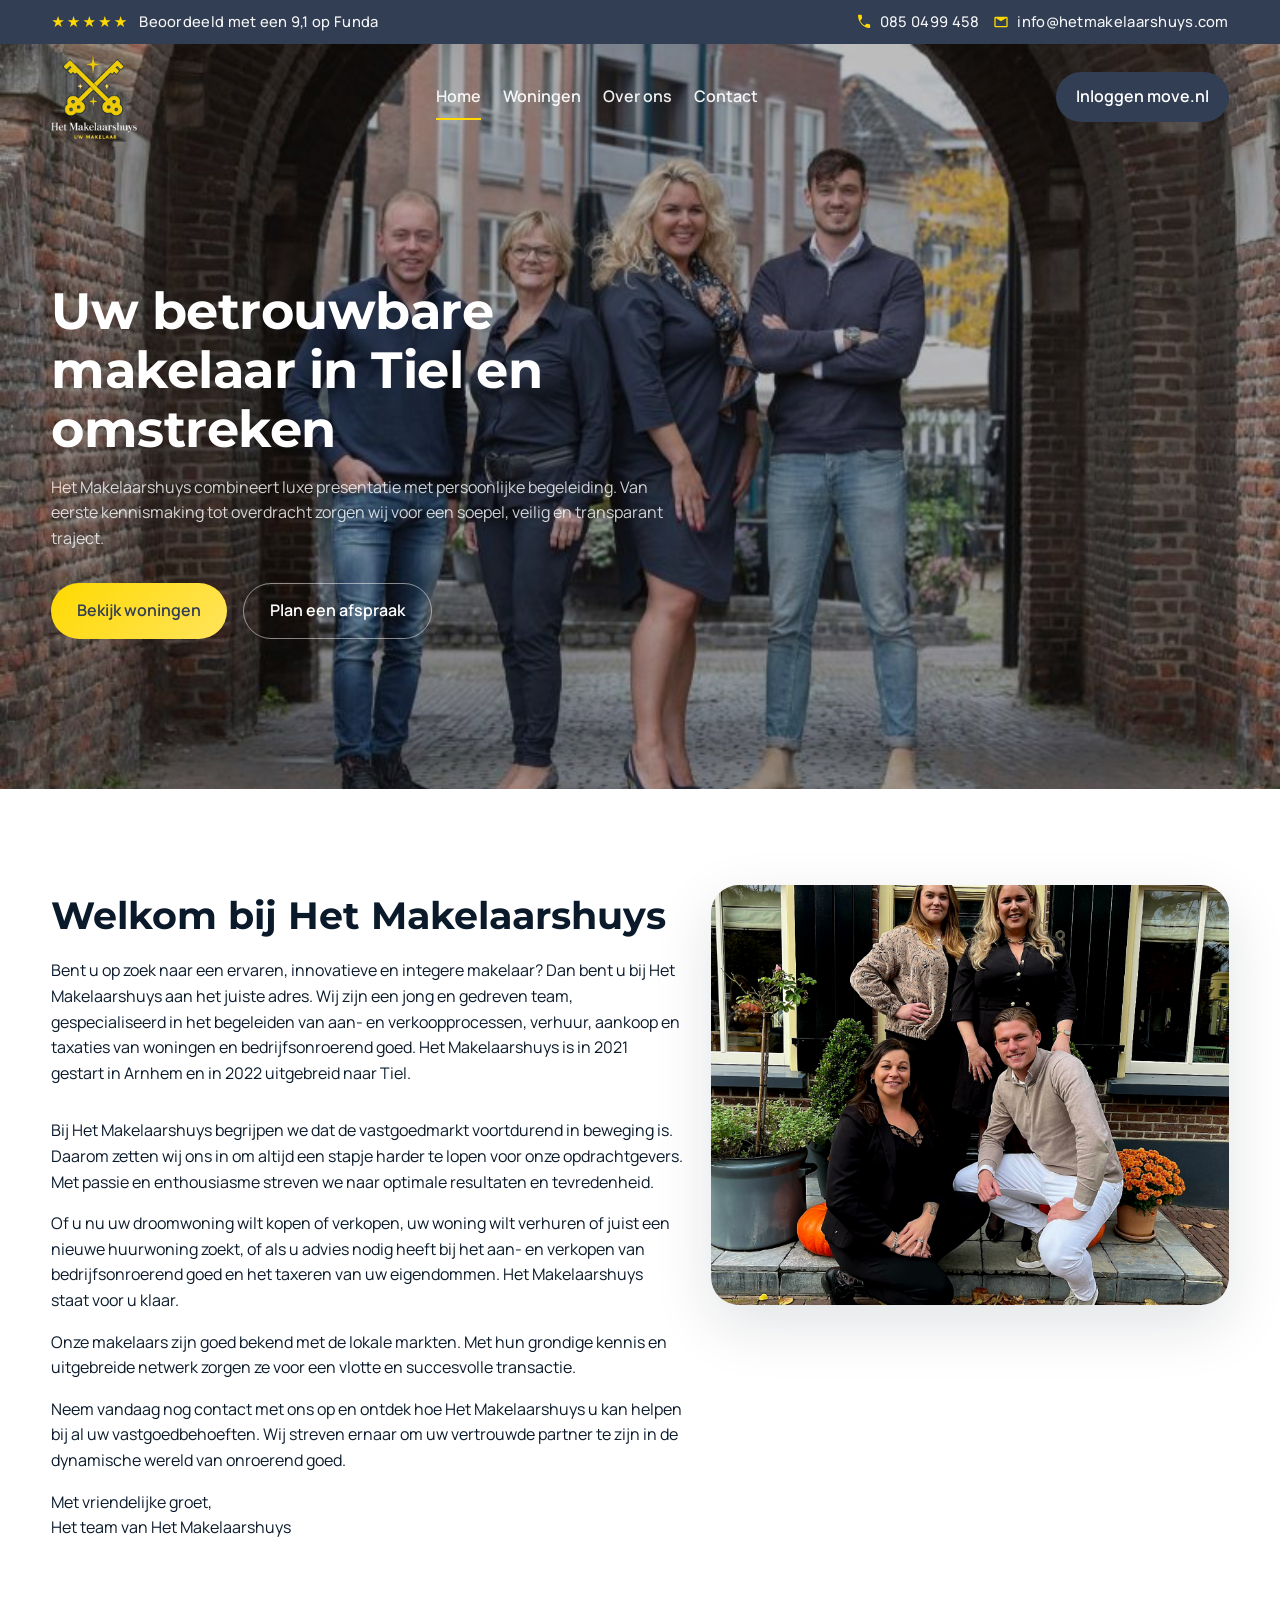
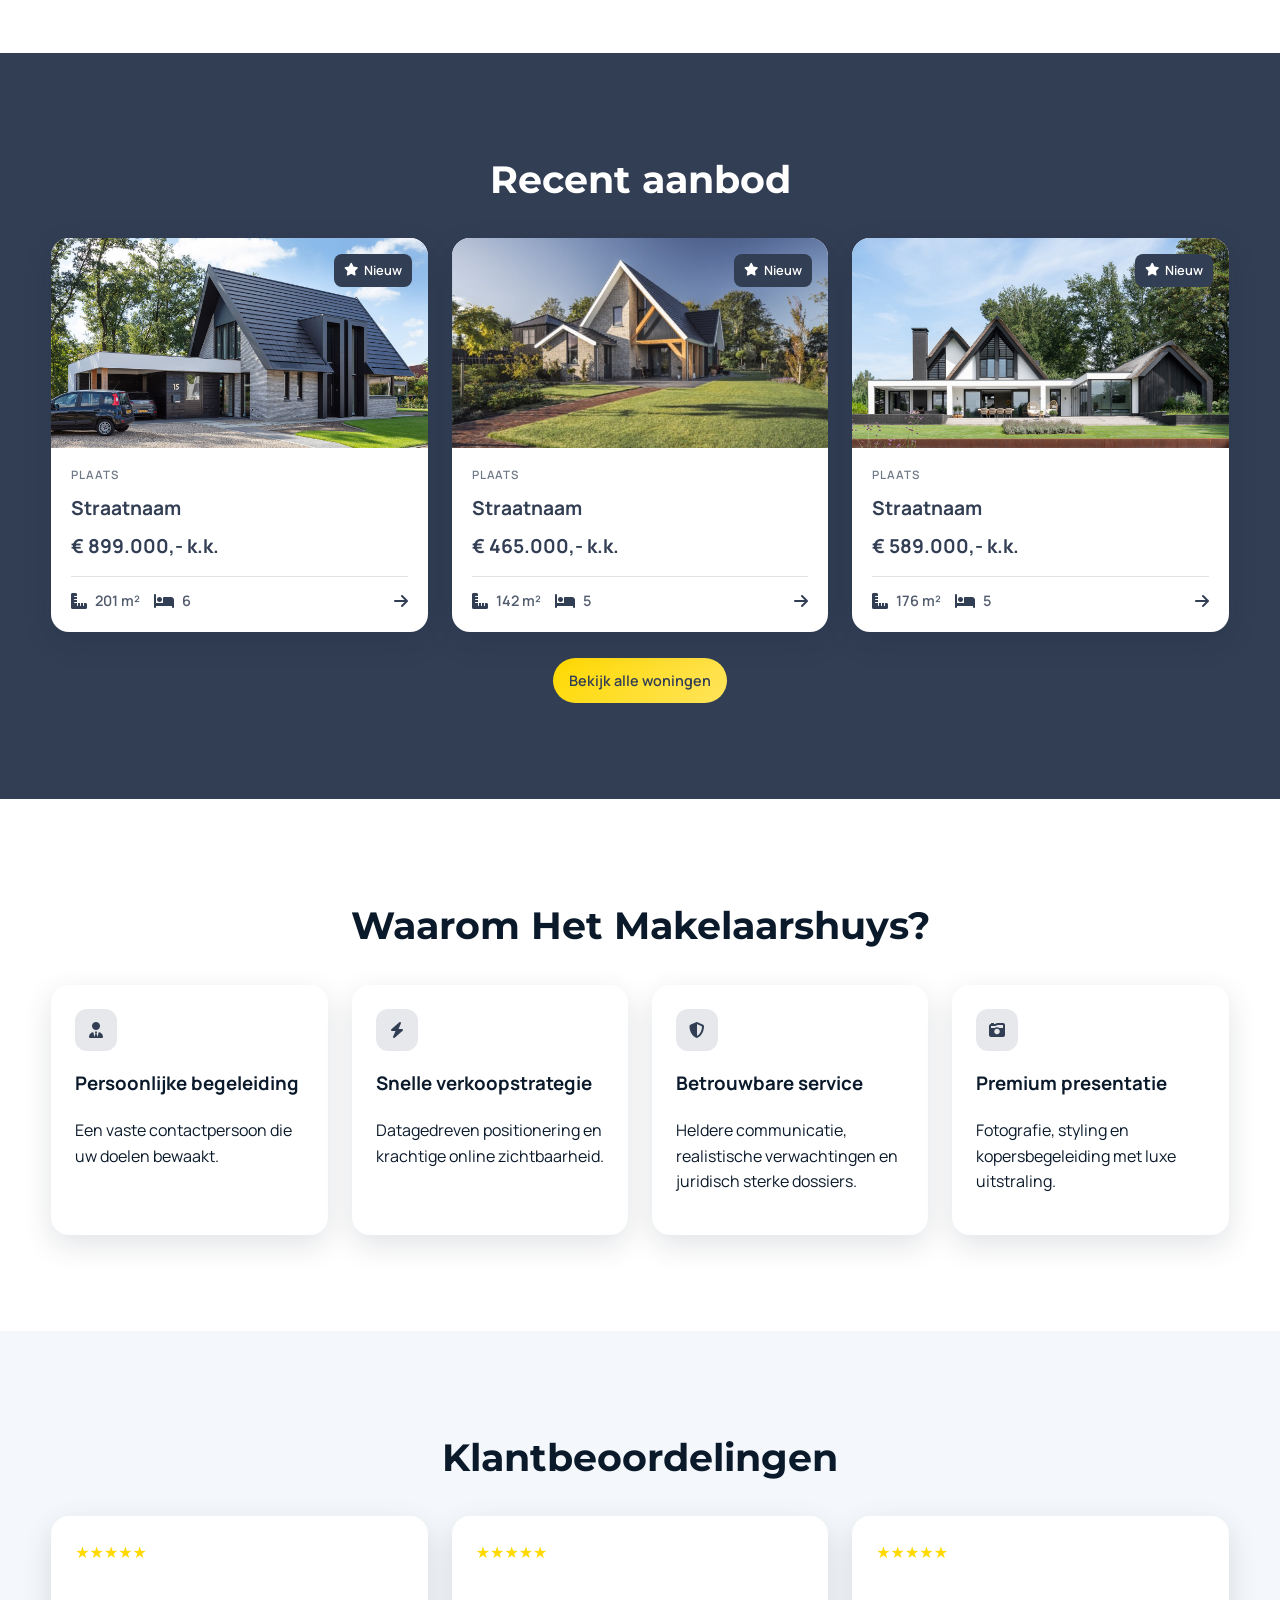
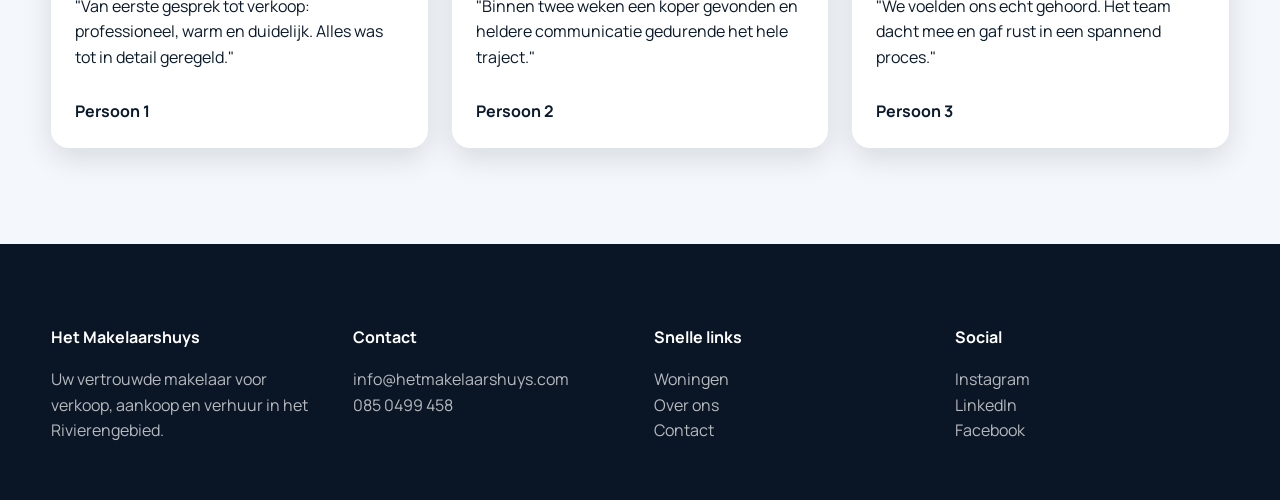
==== index.html @ 0aa87694 "Btn toegevoegd" ====
﻿<!doctype html>
<html lang="nl">
<head>
  <meta charset="utf-8" />
  <meta name="viewport" content="width=device-width, initial-scale=1" />
  <title>Het Makelaarshuys | Luxe en betrouwbare makelaardij</title>
  <meta
    name="description"
    content="Het Makelaarshuys begeleidt u persoonlijk bij aankoop, verkoop en verhuur. Ontdek woningen, plan bezichtigingen en maak direct een afspraak."
  />
  <meta name="theme-color" content="#0f2742" />
  <meta property="og:title" content="Het Makelaarshuys" />
  <meta
    property="og:description"
    content="Uw betrouwbare makelaar in Tiel en omstreken. Ontdek woningen en plan een afspraak."
  />
  <meta property="og:type" content="website" />
  <link rel="stylesheet" href="assets/css/styles.css" />
  <link rel="icon" type="image/png" href="assets/img/logo-dark-makelaarshuys.png" />
  <link
    rel="stylesheet"
    href="https://cdnjs.cloudflare.com/ajax/libs/font-awesome/6.5.2/css/all.min.css"
  />
</head>
<body>
  <div class="topbar">
    <div class="container topbar-inner">
      <div class="topbar-left">
        <span class="topbar-rating">
          <span class="stars" aria-hidden="true">&#9733;&#9733;&#9733;&#9733;&#9733;</span>
          <span>Beoordeeld met een 9,1 op Funda</span>
        </span>
      </div>
      <div class="topbar-right">
        <span class="topbar-item">
          <svg class="topbar-icon" viewBox="0 0 24 24" aria-hidden="true">
            <path d="M6.6 10.8c1.4 2.6 3.9 5.1 6.5 6.5l2.2-2.2c.3-.3.7-.4 1.1-.3 1.2.4 2.5.6 3.8.6.6 0 1 .4 1 1V20c0 .6-.4 1-1 1C11.4 21 3 12.6 3 2c0-.6.4-1 1-1h3.6c.6 0 1 .4 1 1 0 1.3.2 2.6.6 3.8.1.4 0 .8-.3 1.1l-2.3 2.9z" />
          </svg>
          <a class="topbar-link" href="tel:+31850499458">085 0499 458</a>
        </span>
        <span class="topbar-item">
          <svg class="topbar-icon" viewBox="0 0 24 24" aria-hidden="true">
            <path d="M4 4h16a2 2 0 0 1 2 2v12a2 2 0 0 1-2 2H4a2 2 0 0 1-2-2V6a2 2 0 0 1 2-2zm8 7L4 6v12h16V6l-8 5z" />
          </svg>
          <a class="topbar-link" href="mailto:info@hetmakelaarshuys.com">info@hetmakelaarshuys.com</a>
        </span>
      </div>
    </div>
  </div>

  <header class="navbar">
    <div class="container nav-inner">
      <a class="logo" href="index.html">
        <img class="logo-mark logo-light" src="assets/img/logo-makelaarshuys.png" alt="Het Makelaarshuys logo" />
        <img class="logo-mark logo-dark" src="assets/img/logo-dark-makelaarshuys.png" alt="Het Makelaarshuys logo" />
      </a>
      <nav class="nav-links">
        <a class="active" href="index.html">Home</a>
        <a href="woningen.html">Woningen</a>
        <a href="over-ons.html">Over ons</a>
        <a href="contact.html">Contact</a>
      </nav>
      <div class="nav-mobile-actions">
        <a class="nav-phone" href="tel:+31850499458" aria-label="Bel ons">
          <i class="fa-solid fa-phone"></i>
        </a>
        <button class="nav-toggle" aria-label="Menu" aria-expanded="false">
          <i class="fa-solid fa-bars"></i>
        </button>
      </div>
      <a class="nav-cta" href="https://move.nl" target="_blank" rel="noopener">Inloggen move.nl</a>
    </div>
    <div class="mobile-nav">
      <a href="index.html">Home</a>
      <a href="woningen.html">Woningen</a>
      <a href="over-ons.html">Over ons</a>
      <a href="contact.html">Contact</a>
      <a class="mobile-cta" href="https://move.nl" target="_blank" rel="noopener">Inloggen move.nl</a>
    </div>
  </header>

  <main>
    <section class="hero">
      <div class="container hero-grid">
        <div class="hero-content">
          <h1 class="hero-title">Uw betrouwbare makelaar in Tiel en omstreken</h1>
          <p class="hero-text">
            Het Makelaarshuys combineert luxe presentatie met persoonlijke begeleiding. Van eerste
            kennismaking tot overdracht zorgen wij voor een soepel, veilig en transparant traject.
          </p>
          <div class="hero-actions">
            <a class="btn primary" href="woningen.html">Bekijk woningen</a>
            <a class="btn outline" href="contact.html">Plan een afspraak</a>
          </div>
        </div>
      </div>
    </section>

    <section class="section" style="background: var(--white);">
      <div class="container about-intro">
        <div>
          <h2 class="section-title">Welkom bij Het Makelaarshuys</h2>
          <p class="section-subtitle">
            Bent u op zoek naar een ervaren, innovatieve en integere makelaar? Dan bent u bij Het
            Makelaarshuys aan het juiste adres. Wij zijn een jong en gedreven team, gespecialiseerd in
            het begeleiden van aan- en verkoopprocessen, verhuur, aankoop en taxaties van woningen en
            bedrijfsonroerend goed. Het Makelaarshuys is in 2021 gestart in Arnhem en in 2022 uitgebreid
            naar Tiel.
          </p>
          <p>
            Bij Het Makelaarshuys begrijpen we dat de vastgoedmarkt voortdurend in beweging is. Daarom
            zetten wij ons in om altijd een stapje harder te lopen voor onze opdrachtgevers. Met passie en
            enthousiasme streven we naar optimale resultaten en tevredenheid.
          </p>
          <p>
            Of u nu uw droomwoning wilt kopen of verkopen, uw woning wilt verhuren of juist een nieuwe
            huurwoning zoekt, of als u advies nodig heeft bij het aan- en verkopen van bedrijfsonroerend
            goed en het taxeren van uw eigendommen. Het Makelaarshuys staat voor u klaar.
          </p>
          <p>
            Onze makelaars zijn goed bekend met de lokale markten. Met hun grondige kennis en uitgebreide
            netwerk zorgen ze voor een vlotte en succesvolle transactie.
          </p>
          <p>
            Neem vandaag nog contact met ons op en ontdek hoe Het Makelaarshuys u kan helpen bij al uw
            vastgoedbehoeften. Wij streven ernaar om uw vertrouwde partner te zijn in de dynamische wereld
            van onroerend goed.
          </p>
          <p>Met vriendelijke groet,<br />Het team van Het Makelaarshuys</p>
        </div>
        <div class="about-photo" role="img" aria-label="Team Het Makelaarshuys"></div>
      </div>
    </section>

    <section class="section recent-section">
      <div class="container">
        <h2 class="section-title spaced" style="text-align: center;">Recent aanbod</h2>
        <div class="card-grid recent-grid reveal">
          <a class="property-link" href="woning.html">
            <article class="property-card modern">
              <div class="property-media" style="background-image: url(assets/img/woning1.jpg);">
                <span class="property-badge"><i class="fa-solid fa-star"></i>Nieuw</span>
              </div>
              <div class="property-body modern">
                <span class="property-location">PLAATS</span>
                <h3 class="property-title">Straatnaam</h3>
                <span class="property-price">&euro; 899.000,- k.k.</span>
                <div class="property-divider"></div>
                <div class="property-features">
                  <span class="feature-item"><i class="fa-solid fa-ruler-combined"></i>201 m&sup2;</span>
                  <span class="feature-item"><i class="fa-solid fa-bed"></i>6</span>
                  <span class="feature-arrow" aria-hidden="true"><i class="fa-solid fa-arrow-right"></i></span>
                </div>
              </div>
            </article>
          </a>

          <a class="property-link" href="woning.html">
            <article class="property-card modern">
              <div class="property-media" style="background-image: url(assets/img/woning2.jpg);">
                <span class="property-badge"><i class="fa-solid fa-star"></i>Nieuw</span>
              </div>
              <div class="property-body modern">
                <span class="property-location">PLAATS</span>
                <h3 class="property-title">Straatnaam</h3>
                <span class="property-price">&euro; 465.000,- k.k.</span>
                <div class="property-divider"></div>
                <div class="property-features">
                  <span class="feature-item"><i class="fa-solid fa-ruler-combined"></i>142 m&sup2;</span>
                  <span class="feature-item"><i class="fa-solid fa-bed"></i>5</span>
                  <span class="feature-arrow" aria-hidden="true"><i class="fa-solid fa-arrow-right"></i></span>
                </div>
              </div>
            </article>
          </a>

          <a class="property-link" href="woning.html">
            <article class="property-card modern">
              <div class="property-media" style="background-image: url(assets/img/woning3.jpg);">
                <span class="property-badge"><i class="fa-solid fa-star"></i>Nieuw</span>
              </div>
              <div class="property-body modern">
                <span class="property-location">PLAATS</span>
                <h3 class="property-title">Straatnaam</h3>
                <span class="property-price">&euro; 589.000,- k.k.</span>
                <div class="property-divider"></div>
                <div class="property-features">
                  <span class="feature-item"><i class="fa-solid fa-ruler-combined"></i>176 m&sup2;</span>
                  <span class="feature-item"><i class="fa-solid fa-bed"></i>5</span>
                  <span class="feature-arrow" aria-hidden="true"><i class="fa-solid fa-arrow-right"></i></span>
                </div>
              </div>
            </article>
          </a>
        </div>
        <div class="recent-all-wrap">
          <a class="btn primary recent-all-btn" href="woningen.html">Bekijk alle woningen</a>
        </div>
      </div>
    </section>

    <section class="section" style="background: var(--white);">
      <div class="container">
        <h2 class="section-title spaced" style="text-align: center;">Waarom Het Makelaarshuys?</h2>
        <div class="usp-grid modern-usp reveal">
          <div class="usp-card modern fa-usp">
            <div class="usp-icon-badge" aria-hidden="true"><i class="fa-solid fa-user-tie"></i></div>
            <h3>Persoonlijke begeleiding</h3>
            <p>Een vaste contactpersoon die uw doelen bewaakt.</p>
          </div>
          <div class="usp-card modern fa-usp">
            <div class="usp-icon-badge" aria-hidden="true"><i class="fa-solid fa-bolt"></i></div>
            <h3>Snelle verkoopstrategie</h3>
            <p>Datagedreven positionering en krachtige online zichtbaarheid.</p>
          </div>
          <div class="usp-card modern fa-usp">
            <div class="usp-icon-badge" aria-hidden="true"><i class="fa-solid fa-shield-halved"></i></div>
            <h3>Betrouwbare service</h3>
            <p>Heldere communicatie, realistische verwachtingen en juridisch sterke dossiers.</p>
          </div>
          <div class="usp-card modern fa-usp">
            <div class="usp-icon-badge" aria-hidden="true"><i class="fa-solid fa-camera-retro"></i></div>
            <h3>Premium presentatie</h3>
            <p>Fotografie, styling en kopersbegeleiding met luxe uitstraling.</p>
          </div>
        </div>
      </div>
    </section>

    <section class="section">
      <div class="container">
        <h2 class="section-title spaced" style="text-align: center;">Klantbeoordelingen</h2>
        <div class="testimonials reveal">
          <div class="testimonial-card">
            <span>&#9733;&#9733;&#9733;&#9733;&#9733;</span>
            <p>"Van eerste gesprek tot verkoop: professioneel, warm en duidelijk. Alles was tot in detail geregeld."</p>
            <strong>Persoon 1</strong>
          </div>
          <div class="testimonial-card">
            <span>&#9733;&#9733;&#9733;&#9733;&#9733;</span>
            <p>"Binnen twee weken een koper gevonden en heldere communicatie gedurende het hele traject."</p>
            <strong>Persoon 2</strong>
          </div>
          <div class="testimonial-card">
            <span>&#9733;&#9733;&#9733;&#9733;&#9733;</span>
            <p>"We voelden ons echt gehoord. Het team dacht mee en gaf rust in een spannend proces."</p>
            <strong>Persoon 3</strong>
          </div>
        </div>
      </div>
    </section>
  </main>

  <footer class="footer">
    <div class="container footer-grid">
      <div>
        <h4>Het Makelaarshuys</h4>
        <p>Uw vertrouwde makelaar voor verkoop, aankoop en verhuur in het Rivierengebied.</p>
      </div>
      <div>
        <h4>Contact</h4>
        <p>
          <a href="mailto:info@hetmakelaarshuys.com">info@hetmakelaarshuys.com</a><br />
          <a href="tel:+31850499458">085 0499 458</a>
        </p>
        <p></p>
      </div>
      <div>
        <h4>Snelle links</h4>
        <a href="woningen.html">Woningen</a><br />
        <a href="over-ons.html">Over ons</a><br />
        <a href="contact.html">Contact</a>
      </div>
      <div>
        <h4>Social</h4>
        <a href="#">Instagram</a><br />
        <a href="#">LinkedIn</a><br />
        <a href="#">Facebook</a>
      </div>
    </div>
  </footer>

  <script src="assets/js/main.js"></script>
</body>
</html>
---- assets/css/styles.css ----
@import url("https://fonts.googleapis.com/css2?family=Montserrat:wght@400;500;600;700&family=Manrope:wght@300;400;500;600;700&display=swap");

:root {
  --topbar-h: 44px;
  --ink: #0b1a2b;
  --navy: #323e54;
  --blue: #323e54;
  --mist: #f4f7fb;
  --gold: #ffd900;
  --white: #ffffff;
  --shadow: 0 20px 60px rgba(12, 24, 44, 0.12);
  --soft-shadow: 0 10px 30px rgba(12, 24, 44, 0.12);
  --radius: 18px;
  --radius-lg: 28px;
  --grid-gap: 24px;
  --max: 1320px;
  --accent-gradient: linear-gradient(135deg, #ffd900 0%, #ffe45c 100%);
}

* {
  box-sizing: border-box;
}

html {
  scroll-behavior: smooth;
}

body {
  margin: 0;
  padding-top: var(--topbar-h);
  font-family: "Manrope", system-ui, -apple-system, sans-serif;
  color: var(--ink);
  background: var(--mist);
  line-height: 1.6;
}

img {
  display: block;
  max-width: 100%;
}

a {
  color: inherit;
  text-decoration: none;
}

.container {
  width: min(92vw, var(--max));
  margin: 0 auto;
}

.section {
  padding: 96px 0;
}

.section.tight {
  padding: 64px 0;
}

.section-title {
  margin: 0 0 12px;
  font-family: "Montserrat", serif;
  font-size: clamp(2rem, 3vw, 2.6rem);
}

.section-title.spaced {
  margin-bottom: 28px;
}

.section-subtitle {
  max-width: 720px;
  margin: 0 0 32px;
  color: var(--ink);
}

.badge {
  display: inline-flex;
  align-items: center;
  gap: 10px;
  padding: 8px 16px;
  border-radius: 999px;
  background: rgba(199, 163, 92, 0.12);
  color: var(--gold);
  font-size: 0.85rem;
  font-weight: 600;
  letter-spacing: 0.04em;
  text-transform: uppercase;
}

.topbar {
  position: fixed;
  top: 0;
  left: 0;
  right: 0;
  z-index: 30;
  height: var(--topbar-h);
  background: #323e54;
  color: rgba(255, 255, 255, 0.95);
  font-size: 0.92rem;
  letter-spacing: 0.02em;
}

.topbar-inner {
  display: flex;
  align-items: center;
  justify-content: space-between;
  gap: 16px;
  flex-wrap: wrap;
  height: var(--topbar-h);
}

.topbar-left,
.topbar-right {
  display: flex;
  align-items: center;
  gap: 14px;
}

.topbar-rating {
  display: inline-flex;
  align-items: center;
  gap: 10px;
  font-weight: 500;
}

.stars {
  color: var(--gold);
  letter-spacing: 2px;
  font-size: 0.95rem;
}

.topbar-item {
  display: inline-flex;
  align-items: center;
  gap: 8px;
  font-weight: 500;
}

.topbar-icon {
  width: 16px;
  height: 16px;
  fill: var(--gold);
}

.topbar-link {
  color: inherit;
  font-weight: inherit;
}

.topbar-link:hover {
  color: var(--gold);
}

.navbar {
  position: fixed;
  top: var(--topbar-h);
  left: 0;
  right: 0;
  z-index: 20;
  width: 100%;
  border-bottom: 1px solid transparent;
  background: transparent;
  box-shadow: none;
  transition: background 0.3s ease, border-color 0.3s ease, box-shadow 0.3s ease;
}

.navbar.scrolled {
  border-bottom: 1px solid rgba(15, 39, 66, 0.08);
  background: #ffffff;
  box-shadow: 0 10px 30px rgba(12, 24, 44, 0.08);
}

.nav-inner {
  display: flex;
  align-items: center;
  justify-content: space-between;
  padding: 10px 0;
}

.logo {
  display: flex;
  align-items: center;
  gap: 12px;
  font-family: "Montserrat", serif;
  font-size: 1.4rem;
  font-weight: 600;
  color: var(--navy);
}

.logo-mark {
  width: 86px;
  height: 86px;
  object-fit: contain;
}

.logo-dark {
  display: none;
}

.navbar.scrolled .logo-light {
  display: none;
}

.navbar.scrolled .logo-dark {
  display: block;
}

.menu-open .navbar {
  border-bottom: 1px solid rgba(50, 62, 84, 0.12);
  background: #ffffff;
  box-shadow: 0 10px 30px rgba(12, 24, 44, 0.08);
}

.menu-open .logo-light {
  display: none;
}

.menu-open .logo-dark {
  display: block;
}

.menu-open .nav-toggle {
  color: #323e54;
  border-color: rgba(50, 62, 84, 0.2);
  background: rgba(255, 255, 255, 0.9);
  box-shadow: 0 10px 25px rgba(10, 22, 38, 0.14);
}

.menu-open .nav-phone {
  color: #323e54;
  border-color: rgba(50, 62, 84, 0.2);
  background: rgba(255, 255, 255, 0.9);
  box-shadow: 0 10px 25px rgba(10, 22, 38, 0.14);
}

.nav-links {
  display: flex;
  gap: 22px;
  color: rgba(255, 255, 255, 0.92);
  font-weight: 600;
}

.navbar.scrolled .nav-links {
  color: #323e54;
}

.nav-links a {
  position: relative;
  padding: 6px 0;
}

.nav-links a::after {
  content: "";
  position: absolute;
  left: 0;
  bottom: -4px;
  width: 0;
  height: 2px;
  background: var(--gold);
  transition: width 0.3s ease;
}

.nav-links a:hover::after,
.nav-links a.active::after {
  width: 100%;
}

.nav-cta {
  display: inline-flex;
  padding: 12px 20px;
  border-radius: 999px;
  background: var(--navy);
  color: var(--white);
  font-weight: 600;
  transition: transform 0.3s ease, box-shadow 0.3s ease;
}

.nav-cta:hover {
  transform: translateY(-2px);
  box-shadow: var(--soft-shadow);
}

.nav-mobile-actions {
  display: none;
  align-items: center;
  gap: 10px;
}

.nav-phone {
  display: none;
  align-items: center;
  justify-content: center;
  width: 50px;
  height: 50px;
  border: 1px solid rgba(255, 255, 255, 0.28);
  border-radius: 14px;
  background: rgba(8, 20, 35, 0.2);
  color: #ffffff;
  box-shadow: 0 10px 25px rgba(10, 22, 38, 0.2);
  transition: transform 0.25s ease, background 0.25s ease, border-color 0.25s ease;
}

.nav-phone:hover {
  transform: translateY(-1px);
  border-color: rgba(255, 217, 0, 0.6);
  background: rgba(8, 20, 35, 0.32);
}

.nav-phone:focus-visible {
  outline: 2px solid rgba(255, 217, 0, 0.85);
  outline-offset: 2px;
}

.nav-phone i {
  font-size: 1.05rem;
}

.nav-toggle {
  display: none;
  align-items: center;
  justify-content: center;
  width: 50px;
  height: 50px;
  border: 1px solid rgba(255, 255, 255, 0.28);
  border-radius: 14px;
  background: rgba(8, 20, 35, 0.2);
  color: #ffffff;
  box-shadow: 0 10px 25px rgba(10, 22, 38, 0.2);
  cursor: pointer;
  transition: transform 0.25s ease, background 0.25s ease, border-color 0.25s ease;
}

.nav-toggle:hover {
  transform: translateY(-1px);
  border-color: rgba(255, 217, 0, 0.6);
  background: rgba(8, 20, 35, 0.32);
}

.nav-toggle:focus-visible {
  outline: 2px solid rgba(255, 217, 0, 0.85);
  outline-offset: 2px;
}

.nav-toggle i {
  font-size: 1.35rem;
  transition: transform 0.25s ease;
}

.nav-toggle[aria-expanded="true"] i {
  transform: rotate(90deg);
}

.mobile-nav {
  position: fixed;
  display: flex;
  top: var(--mobile-nav-top, calc(var(--topbar-h) + 72px));
  left: 0;
  right: 0;
  z-index: 19;
  width: 100%;
  flex-direction: column;
  gap: 10px;
  padding: 14px 16px 18px;
  border-bottom: 1px solid rgba(50, 62, 84, 0.12);
  border-radius: 0;
  background: #ffffff;
  box-shadow: none;
  opacity: 0;
  visibility: hidden;
  pointer-events: none;
  transform: translateY(-10px);
  transition: opacity 0.26s ease, transform 0.26s ease, visibility 0s linear 0.26s;
}

.mobile-nav a {
  display: flex;
  align-items: center;
  justify-content: space-between;
  gap: 12px;
  min-height: 46px;
  padding: 12px 14px;
  border: 1px solid transparent;
  border-radius: 12px;
  color: #223247;
  font-size: 0.98rem;
  font-weight: 600;
  letter-spacing: 0.01em;
  transition: background 0.2s ease, border-color 0.2s ease, transform 0.2s ease;
}

.mobile-nav a:hover,
.mobile-nav a.active {
  border-color: rgba(50, 62, 84, 0.15);
  background: rgba(50, 62, 84, 0.08);
}

.mobile-nav.is-open {
  display: flex;
  opacity: 1;
  visibility: visible;
  pointer-events: auto;
  transform: translateY(0);
  transition: opacity 0.26s ease, transform 0.26s ease;
}

.mobile-cta {
  justify-content: center !important;
  border-color: rgba(50, 62, 84, 0.35) !important;
  background: linear-gradient(135deg, #323e54, #44526d) !important;
  margin-top: 6px;
  color: #fff !important;
}


.mobile-nav-backdrop {
  position: fixed;
  top: var(--mobile-nav-top, calc(var(--topbar-h) + 72px));
  left: 0;
  right: 0;
  bottom: 0;
  z-index: 18;
  border: 0;
  background: rgba(10, 22, 38, 0.16);
  opacity: 0;
  pointer-events: none;
  transition: opacity 0.25s ease;
}

.mobile-nav-backdrop.is-visible {
  opacity: 1;
  pointer-events: auto;
}

body.menu-open {
  overflow: hidden;
}

.solid-nav .navbar {
  border-bottom: 1px solid rgba(50, 62, 84, 0.12);
  background: #ffffff;
  box-shadow: 0 10px 30px rgba(12, 24, 44, 0.08);
}

.solid-nav .nav-links {
  color: #323e54;
}

.solid-nav .logo-light {
  display: none;
}

.solid-nav .logo-dark {
  display: block;
}

.solid-nav main {
  padding-top: 90px;
}

.solid-nav .nav-toggle {
  color: #323e54;
  border-color: rgba(50, 62, 84, 0.2);
  background: rgba(255, 255, 255, 0.78);
  box-shadow: 0 10px 25px rgba(10, 22, 38, 0.14);
}

.solid-nav .nav-phone {
  color: #323e54;
  border-color: rgba(50, 62, 84, 0.2);
  background: rgba(255, 255, 255, 0.78);
  box-shadow: 0 10px 25px rgba(10, 22, 38, 0.14);
}

.hero {
  position: relative;
  overflow: hidden;
  padding: 220px 0 150px;
  background: url("../img/hero-makelaarshuys.jpg") top center / cover no-repeat;
  color: var(--white);
  isolation: isolate;
}

.hero::before {
  content: "";
  position: absolute;
  inset: 0;
  z-index: 0;
  background: rgba(0, 0, 0, 0.25);
  pointer-events: none;
}

.hero .container,
.hero-grid {
  position: relative;
  z-index: 1;
}

.hero-grid {
  display: grid;
  grid-template-columns: repeat(auto-fit, minmax(260px, 1fr));
  gap: 48px;
  align-items: center;
}

.hero-content {
  max-width: 640px;
}

.hero-title {
  margin: 18px 0 16px;
  font-family: "Montserrat", serif;
  font-size: clamp(2.8rem, 4vw, 3.8rem);
  line-height: 1.15;
  letter-spacing: -0.01em;
}

.hero-text {
  margin: 0 0 32px;
  color: rgba(255, 255, 255, 0.8);
}

.hero-actions {
  display: flex;
  flex-wrap: wrap;
  gap: 16px;
}

.btn {
  display: inline-flex;
  align-items: center;
  gap: 8px;
  padding: 14px 26px;
  border-radius: 999px;
  font-weight: 600;
  transition: transform 0.3s ease, box-shadow 0.3s ease;
}

.btn.primary {
  background: var(--accent-gradient);
  color: var(--navy);
}

.btn.outline {
  border: 1px solid rgba(255, 255, 255, 0.5);
  color: var(--white);
}

.btn:hover {
  transform: translateY(-2px);
  box-shadow: var(--soft-shadow);
}

.page-hero {
  padding: 80px 0 40px;
  background: var(--white);
}

.about-intro {
  display: grid;
  grid-template-columns: minmax(0, 1.1fr) minmax(320px, 0.9fr);
  gap: 28px;
  align-items: start;
}

.about-photo {
  width: 100%;
  min-height: 420px;
  border-radius: var(--radius-lg);
  background: url("../img/over-ons-makelaarshuys.jpg") center / cover no-repeat;
  box-shadow: var(--shadow);
}

.card-grid {
  display: grid;
  grid-template-columns: repeat(auto-fit, minmax(260px, 1fr));
  gap: var(--grid-gap);
}

.recent-grid {
  grid-template-columns: repeat(auto-fit, minmax(260px, 1fr));
}

.property-link {
  color: inherit;
  text-decoration: none;
}

.property-card {
  display: flex;
  flex-direction: column;
  overflow: hidden;
  border-radius: var(--radius);
  background: var(--white);
  box-shadow: var(--soft-shadow);
  transition: transform 0.3s ease, box-shadow 0.3s ease;
}

.property-card:hover {
  transform: translateY(-6px);
  box-shadow: var(--shadow);
}

.property-card.modern {
  border-radius: 18px;
}

.property-card.modern:hover {
  transform: translateY(-4px);
}

.property-media {
  position: relative;
  display: flex;
  align-items: flex-start;
  justify-content: flex-end;
  height: 210px;
  padding: 16px;
  background: linear-gradient(135deg, #e6edf6 0%, #c7d5e7 50%, #98b0c8 100%);
  background-position: center;
  background-size: cover;
  color: var(--white);
  font-weight: 600;
}

.property-body {
  display: grid;
  gap: 10px;
  padding: 20px;
}

.property-body.modern {
  gap: 8px;
  padding: 18px 20px 20px;
}

.property-location {
  color: rgba(50, 62, 84, 0.7);
  font-size: 0.72rem;
  font-weight: 600;
  letter-spacing: 0.08em;
  text-transform: uppercase;
}

.property-title {
  margin: 0;
  color: #323e54;
  font-size: 1.2rem;
}

.property-price {
  color: var(--navy);
  font-size: 1.2rem;
  font-weight: 700;
}

.property-meta {
  display: flex;
  flex-wrap: wrap;
  gap: 12px;
  color: rgba(11, 26, 43, 0.7);
  font-size: 0.9rem;
}

.property-cta {
  display: inline-flex;
  align-items: center;
  gap: 6px;
  margin-top: 8px;
  color: var(--blue);
  font-weight: 600;
}

.property-badge {
  display: inline-flex;
  align-items: center;
  gap: 6px;
  padding: 6px 10px;
  border-radius: 8px;
  background: var(--navy);
  color: #fff;
  font-size: 0.8rem;
  font-weight: 600;
}

.property-badge i {
  font-size: 0.8rem;
}

.property-divider {
  height: 1px;
  margin: 6px 0 4px;
  background: rgba(50, 62, 84, 0.15);
}

.property-features {
  display: flex;
  align-items: center;
  gap: 14px;
  color: rgba(50, 62, 84, 0.85);
  font-weight: 600;
}

.feature-item {
  display: inline-flex;
  align-items: center;
  gap: 8px;
  padding: 0;
  border: none;
  background: transparent;
  font-size: 0.9rem;
}

.property-features i.fa-regular,
.property-features i.fa-solid {
  color: #323e54;
  font-size: 1rem;
}

.feature-arrow {
  display: inline-flex;
  align-items: center;
  justify-content: center;
  margin-left: auto;
  color: #323e54;
}

.feature-arrow i {
  font-size: 0.9rem;
}

.recent-all-btn {
  display: inline-flex;
  justify-content: center;
  padding: 11px 16px;
  font-size: 0.9rem;
}

.recent-all-wrap {
  margin-top: 26px;
  text-align: center;
}

.feature-list {
  display: grid;
  grid-template-columns: repeat(auto-fit, minmax(140px, 1fr));
  gap: 12px;
}

.filters-bar {
  display: flex;
  flex-wrap: wrap;
  gap: 12px;
  margin-bottom: 24px;
}

.filters-bar input,
.filters-bar select {
  padding: 10px 12px;
  border: 1px solid rgba(15, 39, 66, 0.15);
  border-radius: 10px;
  font-family: inherit;
}

.usp-grid {
  display: grid;
  grid-template-columns: repeat(auto-fit, minmax(220px, 1fr));
  gap: var(--grid-gap);
}

.usp-card {
  gap: 12px;
  padding: 24px;
  border-radius: var(--radius);
  background: var(--white);
  box-shadow: var(--soft-shadow);
}

.usp-card.modern.fa-usp {
  text-align: left;
}

.usp-icon-badge {
  display: grid;
  place-items: center;
  width: 42px;
  height: 42px;
  margin-bottom: 14px;
  border-radius: 12px;
  background: #e6e8ec;
  color: #323e54;
}

.usp-icon-badge i {
  font-size: 1rem;
}

.testimonials {
  display: grid;
  grid-template-columns: repeat(auto-fit, minmax(260px, 1fr));
  gap: var(--grid-gap);
}

.testimonial-card {
  display: grid;
  gap: 12px;
  padding: 24px;
  border-radius: var(--radius);
  background: var(--white);
  box-shadow: var(--soft-shadow);
}

.testimonial-card span {
  color: var(--gold);
  font-weight: 700;
}

.recent-section {
  background: #323e54;
}

.recent-section .section-title {
  color: #ffffff;
}

.gallery {
  display: grid;
  grid-template-columns: 2fr 1fr;
  gap: 16px;
}

.gallery .large {
  height: 320px;
  border-radius: var(--radius);
  background: linear-gradient(135deg, #c9d7e8, #91aac6);
  background-position: center;
  background-size: cover;
}

.gallery .small {
  height: 150px;
  border-radius: var(--radius);
  background: linear-gradient(135deg, #dfe7f0, #afc3da);
  background-position: center;
  background-size: cover;
}

.detail-grid {
  display: grid;
  grid-template-columns: 2fr 1fr;
  gap: 32px;
}

.team-grid {
  display: grid;
  grid-template-columns: repeat(auto-fit, minmax(220px, 1fr));
  gap: var(--grid-gap);
}

.team-card {
  overflow: hidden;
  border-radius: var(--radius);
  background: var(--white);
  box-shadow: var(--soft-shadow);
}

.team-photo {
  height: 220px;
  background: linear-gradient(135deg, #d5e0ed, #95aac3);
}

.team-body {
  padding: 18px;
}

.form-grid {
  display: grid;
  gap: 14px;
}

.form-grid input,
.form-grid textarea {
  padding: 12px 14px;
  border: 1px solid rgba(15, 39, 66, 0.15);
  border-radius: 10px;
  font-family: inherit;
}

.form-grid button {
  padding: 14px;
  border: none;
  border-radius: 10px;
  background: var(--navy);
  color: var(--white);
  font-weight: 600;
  cursor: pointer;
}

.map-embed {
  width: 100%;
  height: 300px;
  border: 0;
  border-radius: var(--radius);
}

.footer {
  padding: 60px 0 40px;
  background: #0a1626;
  color: rgba(255, 255, 255, 0.7);
}

.footer-grid {
  display: grid;
  grid-template-columns: repeat(auto-fit, minmax(200px, 1fr));
  gap: 28px;
}

.footer h4 {
  margin-bottom: 16px;
  color: var(--white);
}

.footer a {
  color: rgba(255, 255, 255, 0.7);
}

.reveal {
  opacity: 0;
  transform: translateY(20px);
  transition: opacity 0.8s ease, transform 0.8s ease;
}

.reveal.is-visible {
  opacity: 1;
  transform: translateY(0);
}

@media (max-width: 900px) {
  body {
    padding-top: 0;
  }

  .topbar {
    position: absolute;
    top: 0;
  }

  .navbar {
    position: absolute;
    top: var(--topbar-h);
  }

  .nav-links {
    display: none;
  }

  .nav-cta {
    display: none;
  }

  .nav-mobile-actions {
    display: flex;
  }

  .nav-phone,
  .nav-toggle {
    display: inline-flex;
  }

  .navbar.scrolled .nav-phone,
  .navbar.scrolled .nav-toggle {
    color: #323e54;
    border-color: rgba(50, 62, 84, 0.2);
    background: rgba(255, 255, 255, 0.78);
    box-shadow: 0 10px 25px rgba(10, 22, 38, 0.14);
  }

  .mobile-nav {
    position: absolute;
    top: 100%;
  }

  .mobile-nav-backdrop {
    top: 0;
  }

  .detail-grid,
  .gallery {
    grid-template-columns: 1fr;
  }

  .cta-band {
    padding: 40px;
  }

  .about-photo {
    min-height: 280px;
  }

  .about-intro {
    grid-template-columns: 1fr;
  }
}

@media (max-width: 720px) {
  .mobile-nav {
    padding: 12px 12px 16px;
  }

  .hero {
    padding: 220px 0 150px;
  }

  .search-panel {
    margin-top: 24px;
  }

  .topbar-right {
    display: none !important;
  }

  .topbar-inner {
    justify-content: center !important;
  }

  .topbar-left,
  .topbar-rating {
    justify-content: center;
    width: 100%;
    text-align: center;
  }

  .map-embed {
    height: 240px;
  }

  .detail-grid {
    gap: 20px;
  }
}

@media (prefers-reduced-motion: reduce) {
  * {
    animation: none !important;
    scroll-behavior: auto;
    transition: none !important;
  }
}
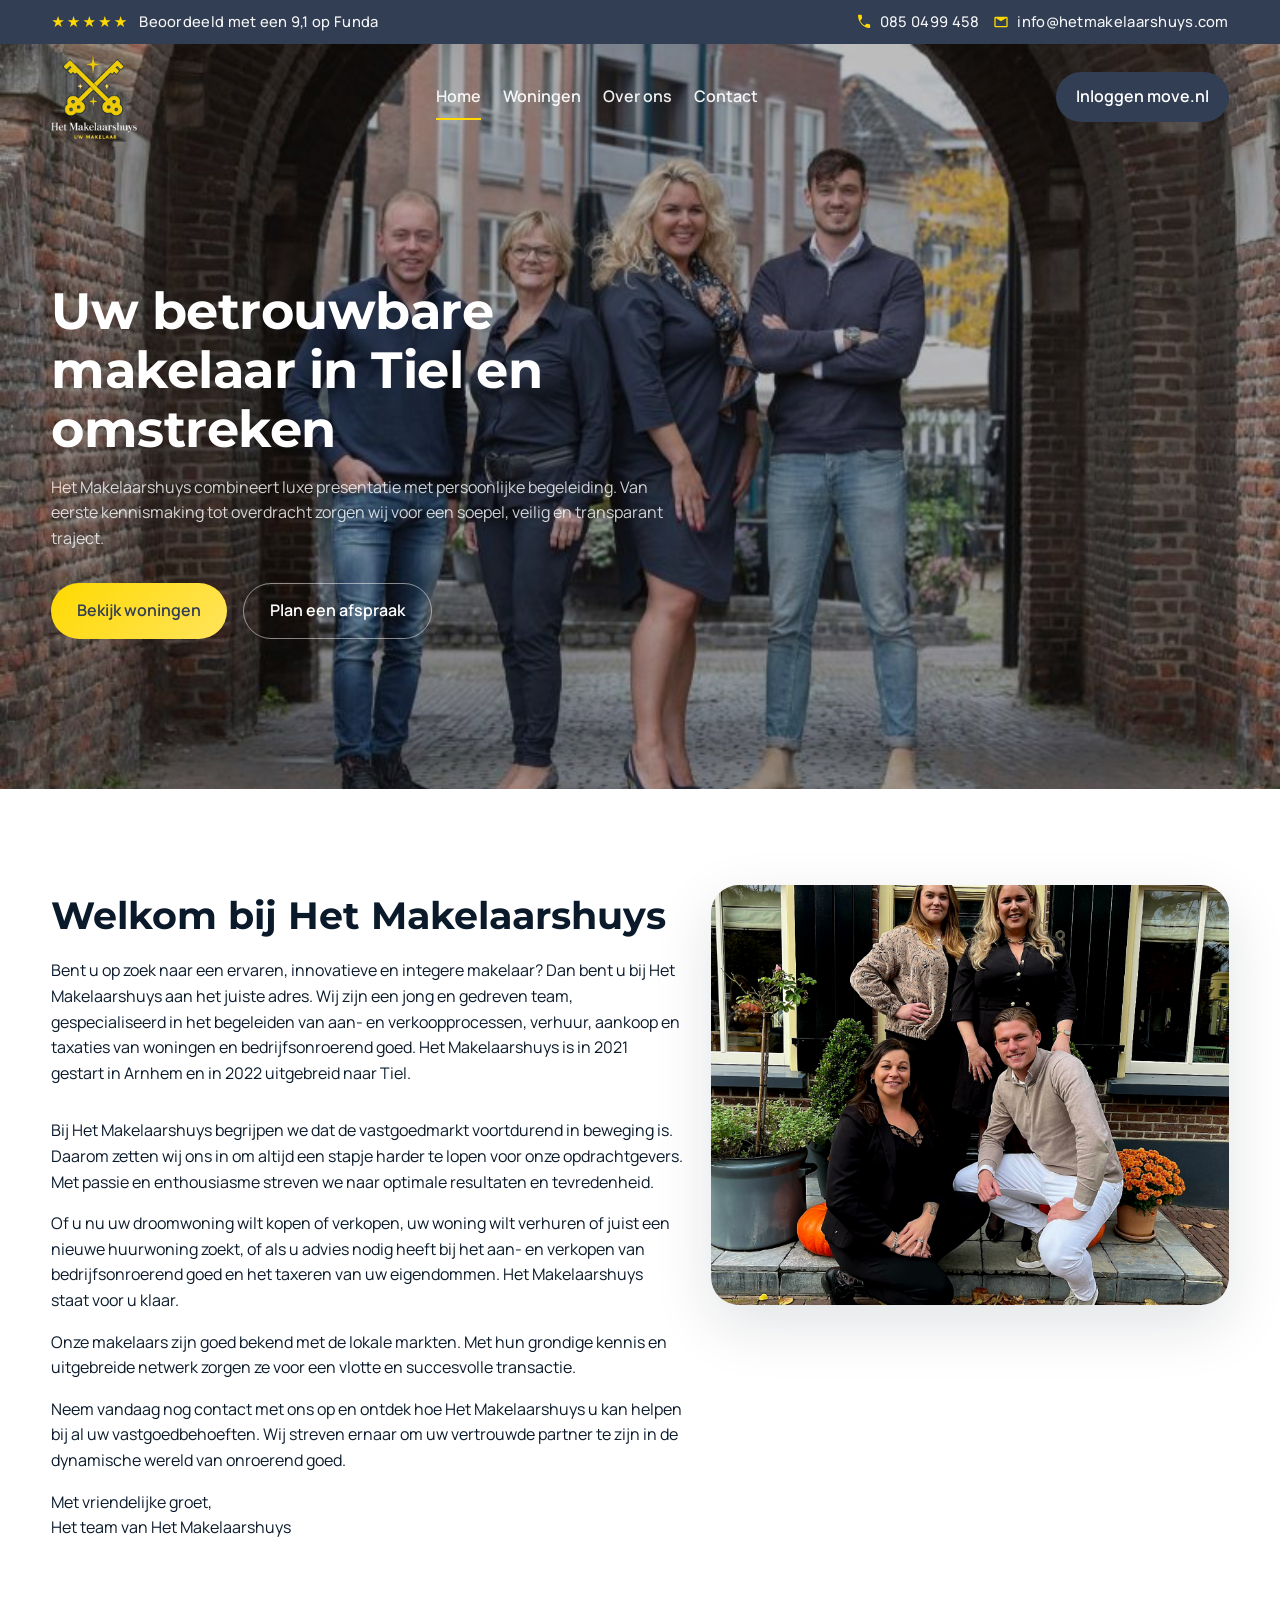
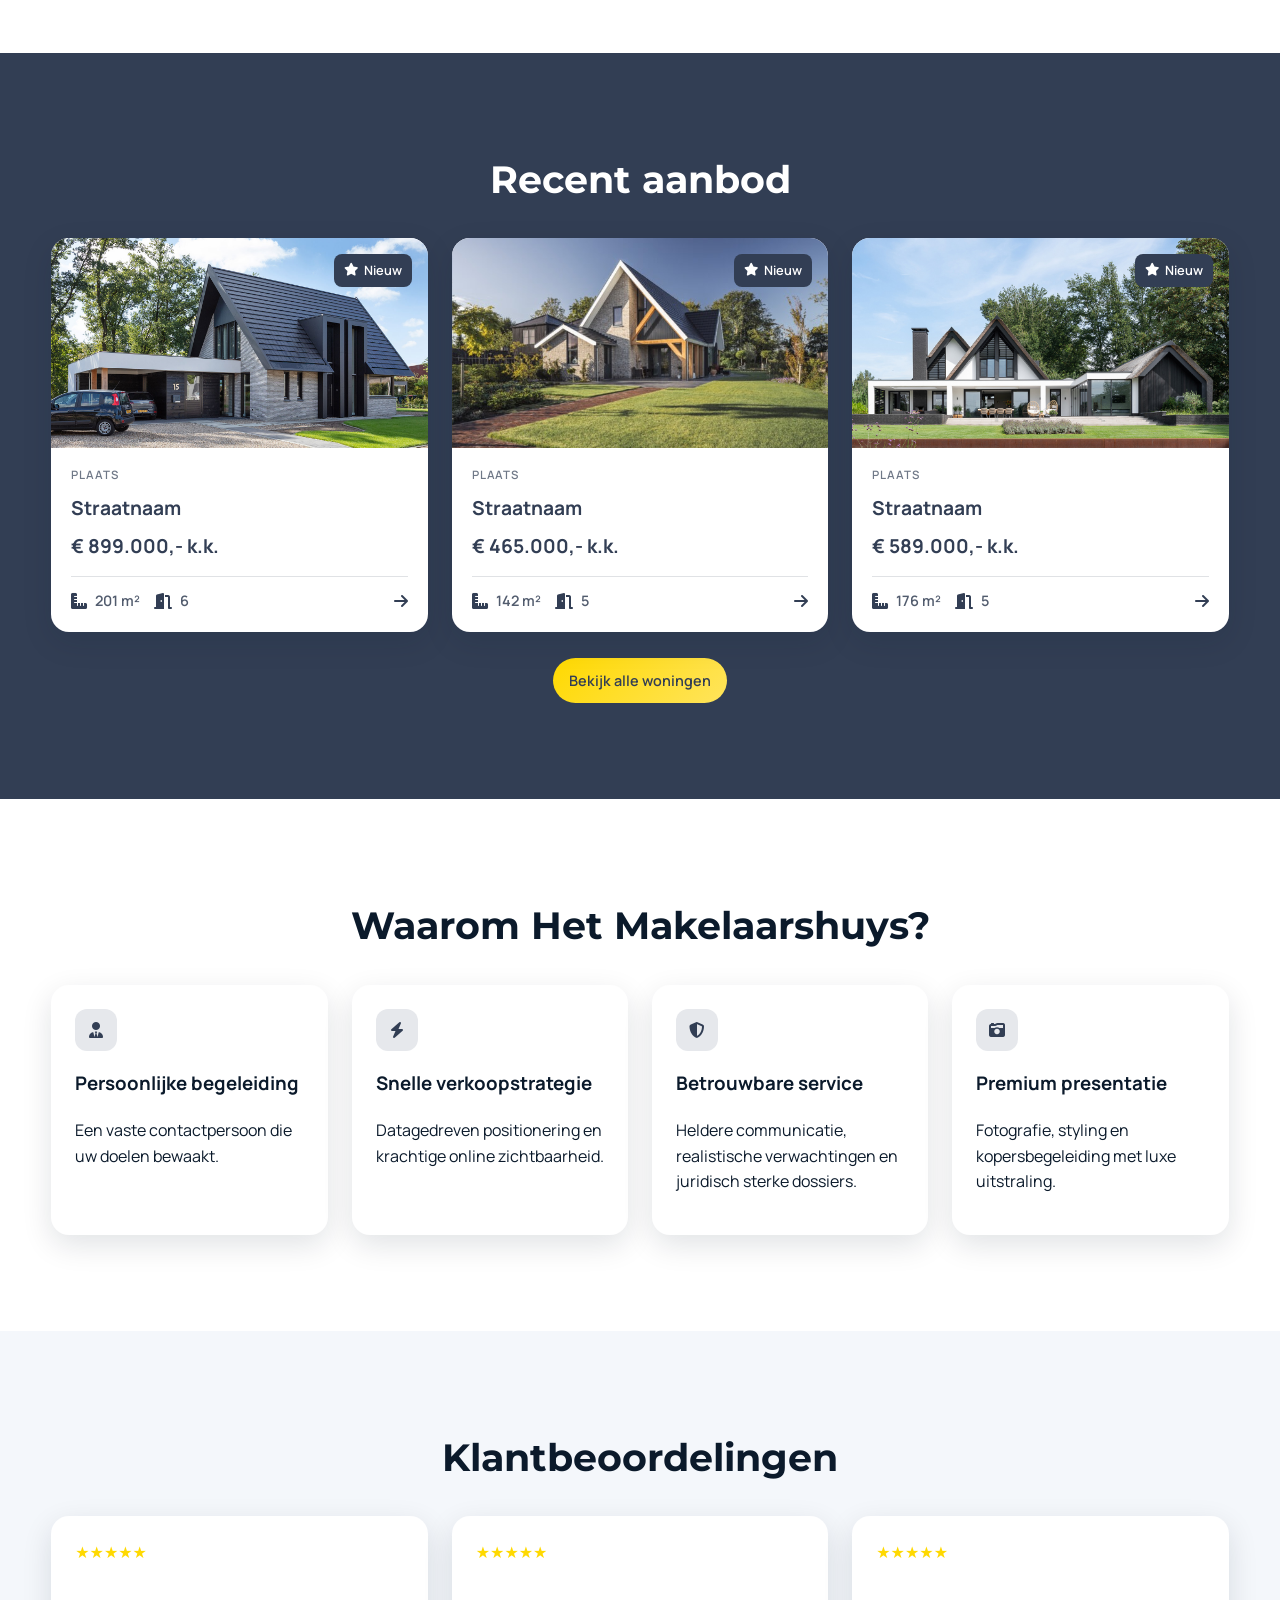
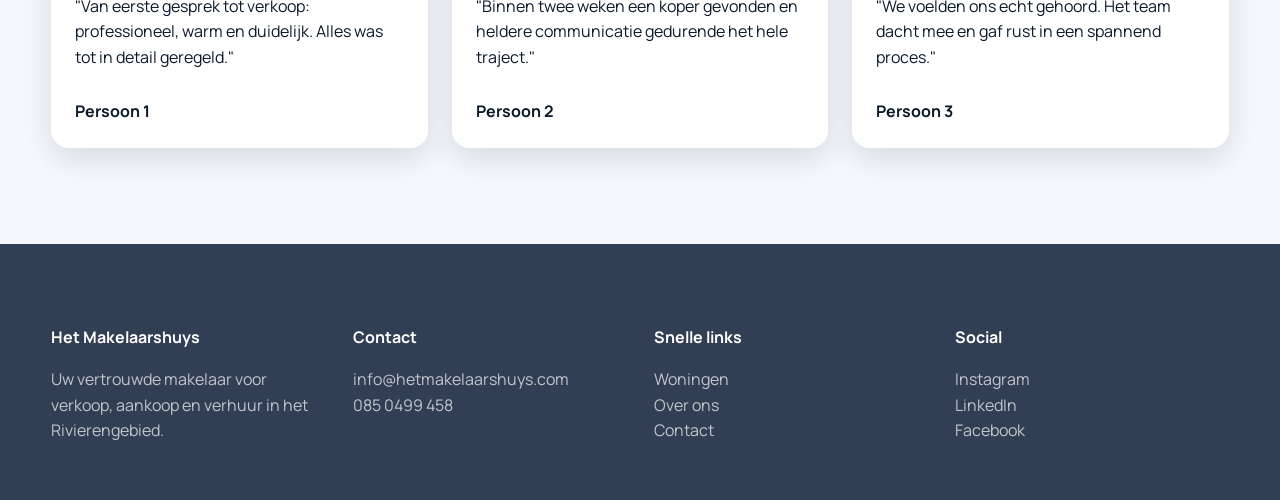
==== commit 00b87799: "Update index.html" ====
--- a/index.html
+++ b/index.html
@@ -148,7 +148,7 @@
                 <div class="property-divider"></div>
                 <div class="property-features">
                   <span class="feature-item"><i class="fa-solid fa-ruler-combined"></i>201 m&sup2;</span>
-                  <span class="feature-item"><i class="fa-solid fa-bed"></i>6</span>
+                  <span class="feature-item"><i class="fa-solid fa-door-open"></i>6</span>
                   <span class="feature-arrow" aria-hidden="true"><i class="fa-solid fa-arrow-right"></i></span>
                 </div>
               </div>
@@ -167,7 +167,7 @@
                 <div class="property-divider"></div>
                 <div class="property-features">
                   <span class="feature-item"><i class="fa-solid fa-ruler-combined"></i>142 m&sup2;</span>
-                  <span class="feature-item"><i class="fa-solid fa-bed"></i>5</span>
+                  <span class="feature-item"><i class="fa-solid fa-door-open"></i>5</span>
                   <span class="feature-arrow" aria-hidden="true"><i class="fa-solid fa-arrow-right"></i></span>
                 </div>
               </div>
@@ -186,7 +186,7 @@
                 <div class="property-divider"></div>
                 <div class="property-features">
                   <span class="feature-item"><i class="fa-solid fa-ruler-combined"></i>176 m&sup2;</span>
-                  <span class="feature-item"><i class="fa-solid fa-bed"></i>5</span>
+                  <span class="feature-item"><i class="fa-solid fa-door-open"></i>5</span>
                   <span class="feature-arrow" aria-hidden="true"><i class="fa-solid fa-arrow-right"></i></span>
                 </div>
               </div>
--- a/assets/css/styles.css
+++ b/assets/css/styles.css
@@ -32,6 +32,12 @@
   color: var(--ink);
   background: var(--mist);
   line-height: 1.6;
+}
+
+body.solid-nav {
+  display: flex;
+  min-height: 100vh;
+  flex-direction: column;
 }
 
 img {
@@ -454,7 +460,16 @@
 }
 
 .solid-nav main {
+  flex: 1;
+  display: flex;
+  align-items: center;
   padding-top: 90px;
+  min-height: calc(100vh - var(--topbar-h));
+}
+
+.solid-nav main .section {
+  width: 100%;
+  padding: 72px 0;
 }
 
 .solid-nav .nav-toggle {
@@ -904,7 +919,7 @@
 
 .footer {
   padding: 60px 0 40px;
-  background: #0a1626;
+  background: var(--navy);
   color: rgba(255, 255, 255, 0.7);
 }
 
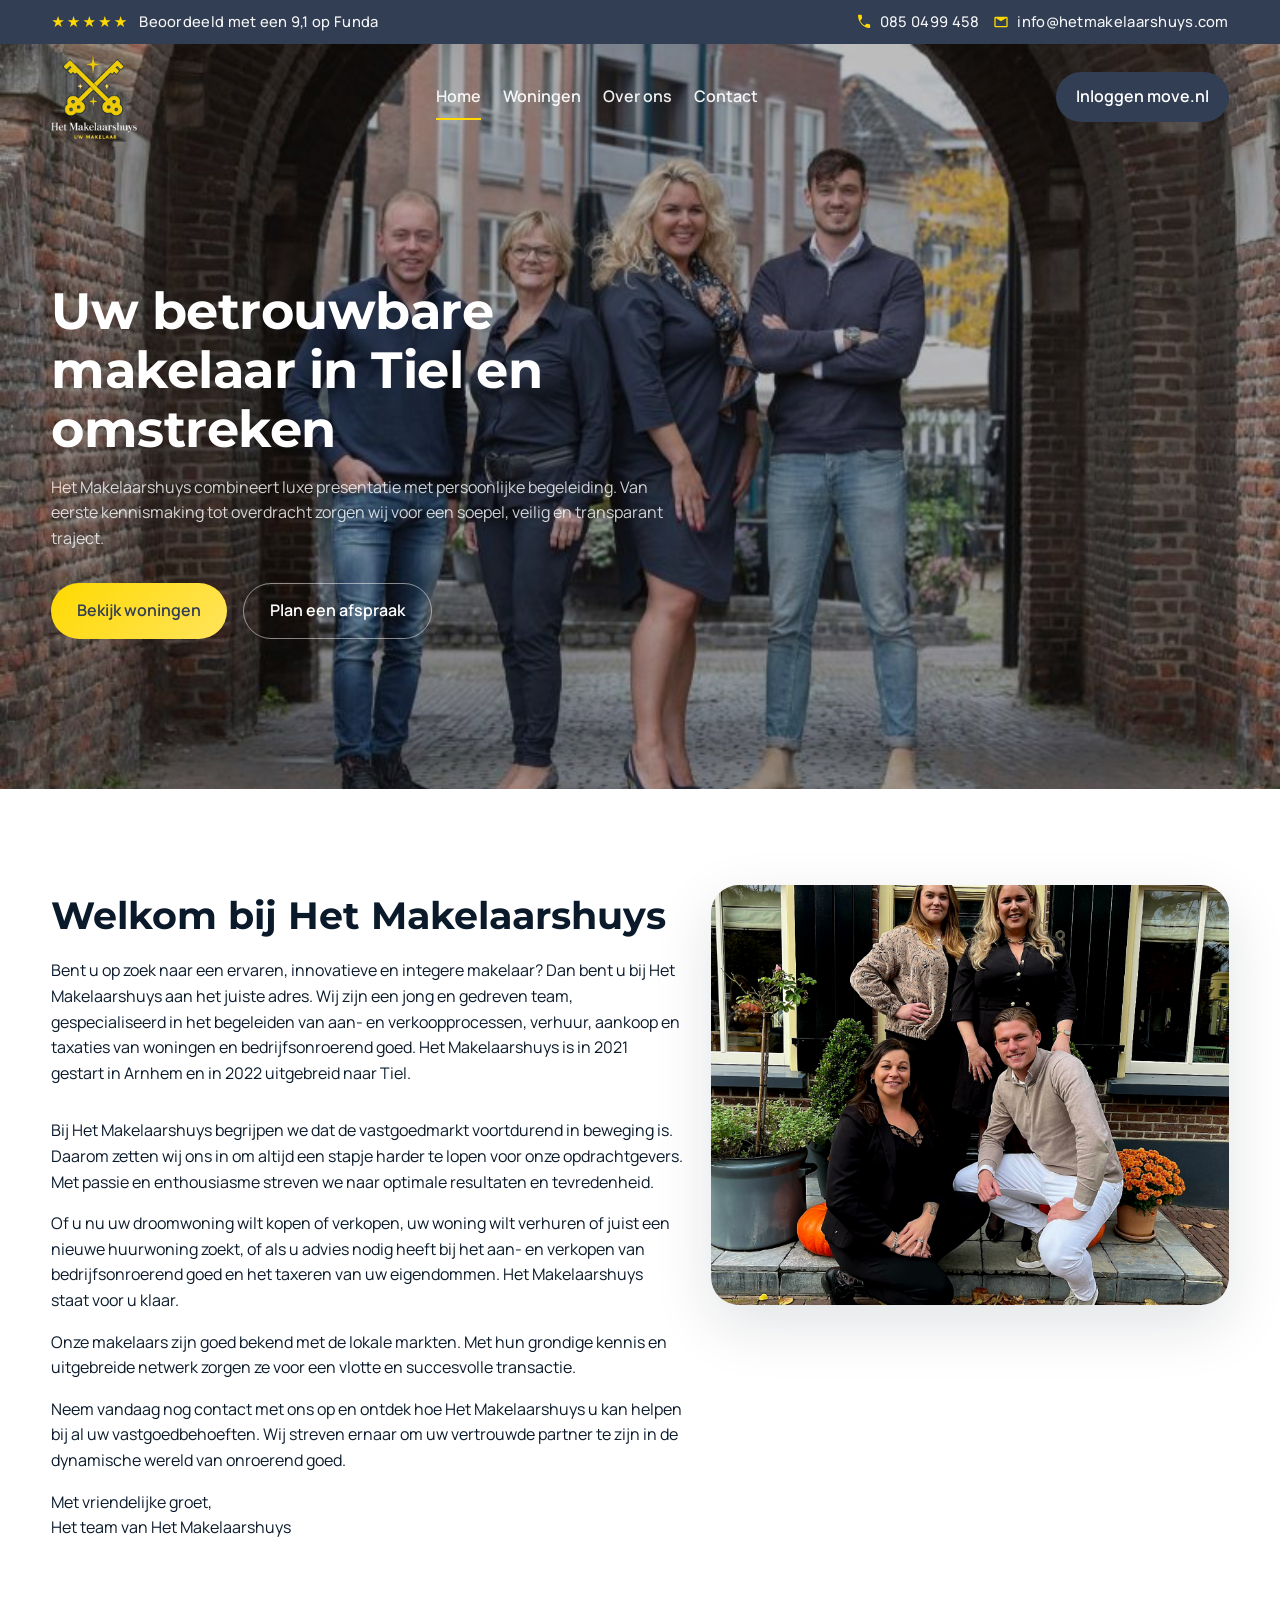
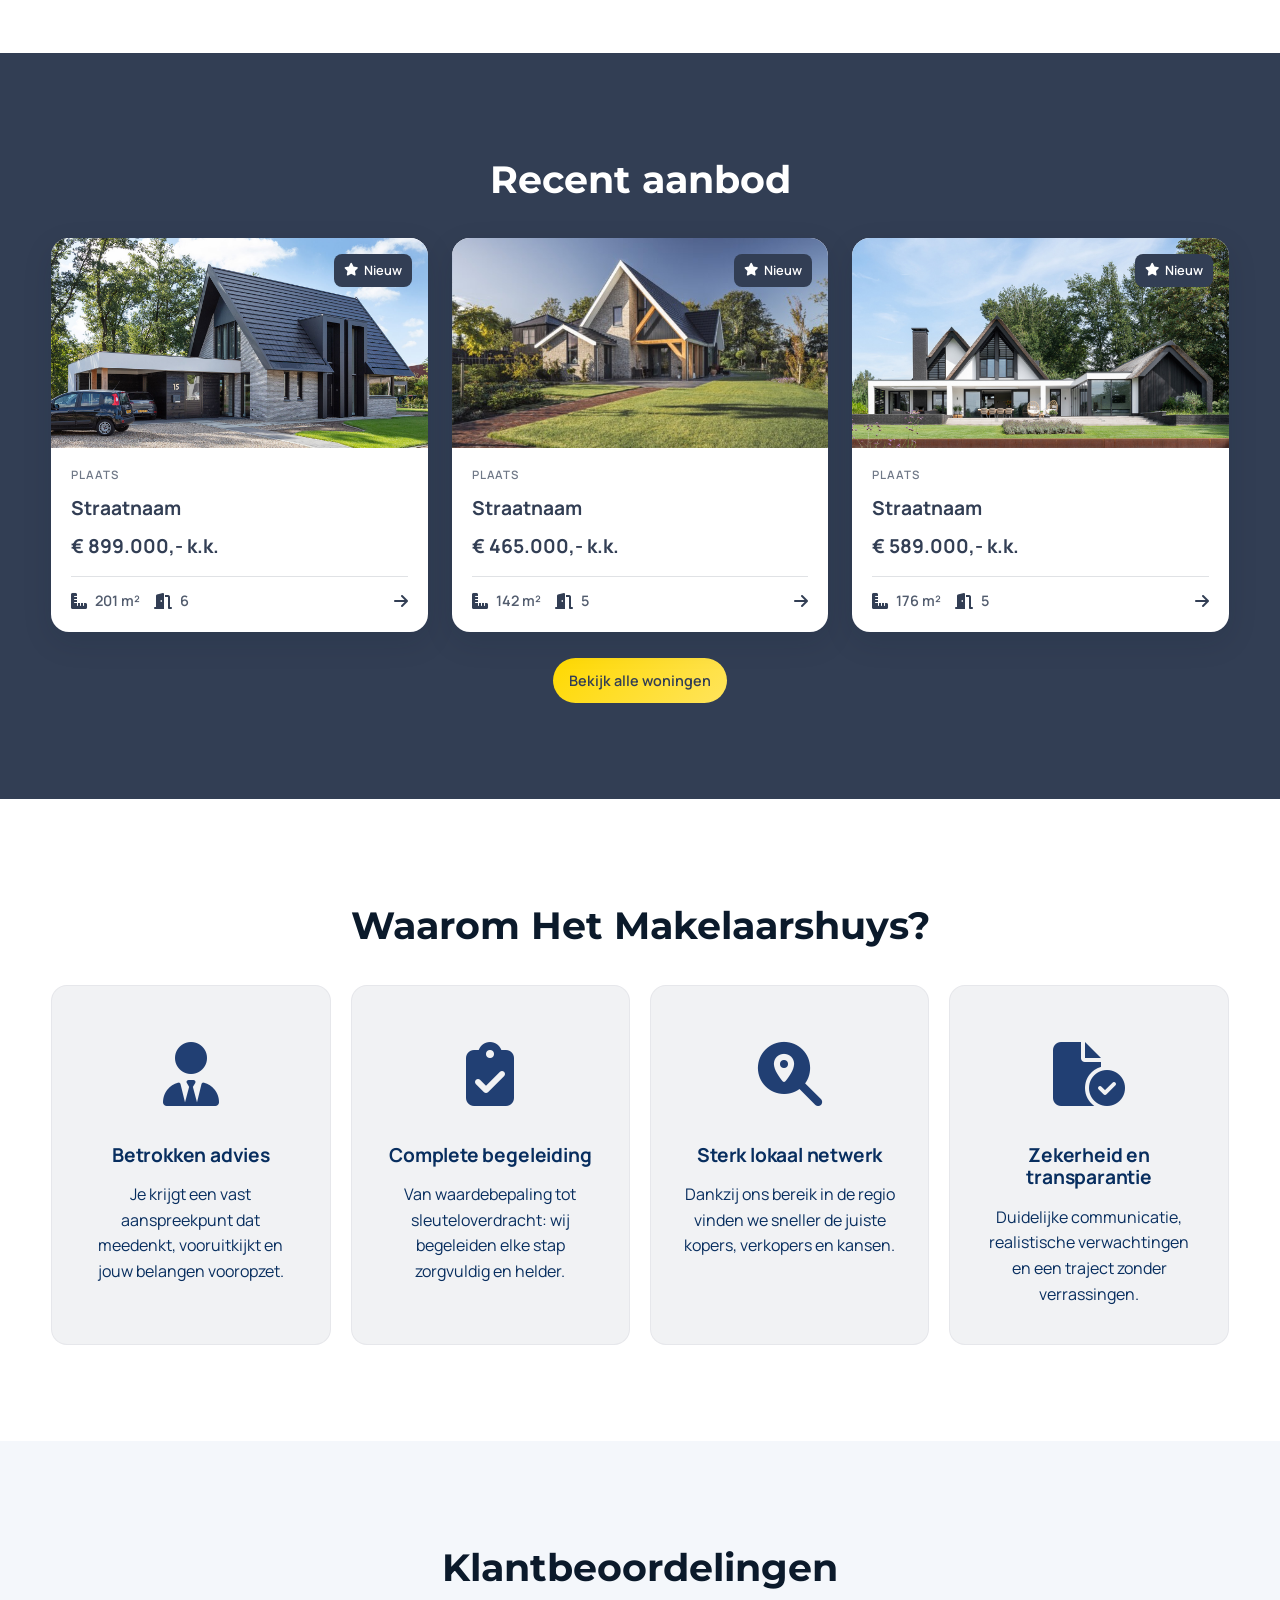
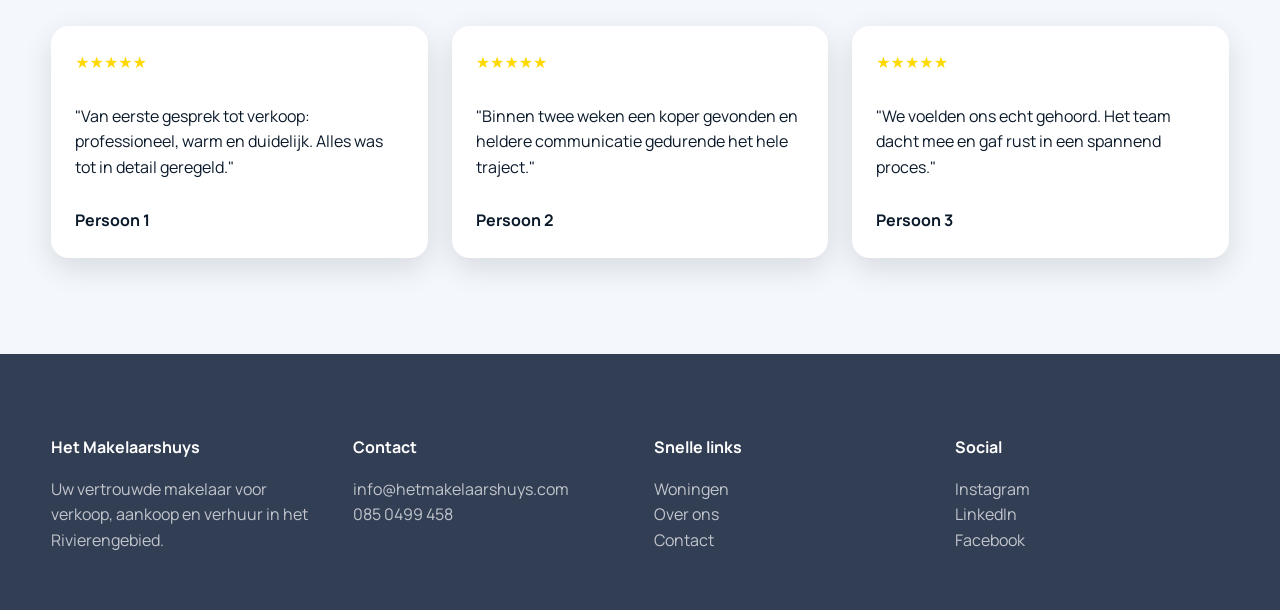
==== commit 706e16f0: "Update waarom section" ====
--- a/index.html
+++ b/index.html
@@ -205,23 +205,23 @@
         <div class="usp-grid modern-usp reveal">
           <div class="usp-card modern fa-usp">
             <div class="usp-icon-badge" aria-hidden="true"><i class="fa-solid fa-user-tie"></i></div>
-            <h3>Persoonlijke begeleiding</h3>
-            <p>Een vaste contactpersoon die uw doelen bewaakt.</p>
-          </div>
-          <div class="usp-card modern fa-usp">
-            <div class="usp-icon-badge" aria-hidden="true"><i class="fa-solid fa-bolt"></i></div>
-            <h3>Snelle verkoopstrategie</h3>
-            <p>Datagedreven positionering en krachtige online zichtbaarheid.</p>
-          </div>
-          <div class="usp-card modern fa-usp">
-            <div class="usp-icon-badge" aria-hidden="true"><i class="fa-solid fa-shield-halved"></i></div>
-            <h3>Betrouwbare service</h3>
-            <p>Heldere communicatie, realistische verwachtingen en juridisch sterke dossiers.</p>
-          </div>
-          <div class="usp-card modern fa-usp">
-            <div class="usp-icon-badge" aria-hidden="true"><i class="fa-solid fa-camera-retro"></i></div>
-            <h3>Premium presentatie</h3>
-            <p>Fotografie, styling en kopersbegeleiding met luxe uitstraling.</p>
+            <h3>Betrokken advies</h3>
+            <p>Je krijgt een vast aanspreekpunt dat meedenkt, vooruitkijkt en jouw belangen vooropzet.</p>
+          </div>
+          <div class="usp-card modern fa-usp">
+            <div class="usp-icon-badge" aria-hidden="true"><i class="fa-solid fa-clipboard-check"></i></div>
+            <h3>Complete begeleiding</h3>
+            <p>Van waardebepaling tot sleuteloverdracht: wij begeleiden elke stap zorgvuldig en helder.</p>
+          </div>
+          <div class="usp-card modern fa-usp">
+            <div class="usp-icon-badge" aria-hidden="true"><i class="fa-solid fa-magnifying-glass-location"></i></div>
+            <h3>Sterk lokaal netwerk</h3>
+            <p>Dankzij ons bereik in de regio vinden we sneller de juiste kopers, verkopers en kansen.</p>
+          </div>
+          <div class="usp-card modern fa-usp">
+            <div class="usp-icon-badge" aria-hidden="true"><i class="fa-solid fa-file-circle-check"></i></div>
+            <h3>Zekerheid en transparantie</h3>
+            <p>Duidelijke communicatie, realistische verwachtingen en een traject zonder verrassingen.</p>
           </div>
         </div>
       </div>
--- a/assets/css/styles.css
+++ b/assets/css/styles.css
@@ -809,6 +809,67 @@
   font-size: 1rem;
 }
 
+.modern-usp {
+  grid-template-columns: repeat(4, minmax(0, 1fr));
+  gap: 20px;
+}
+
+.modern-usp .usp-card.modern.fa-usp {
+  display: grid;
+  align-content: start;
+  justify-items: center;
+  gap: 16px;
+  min-height: 360px;
+  padding: 42px 32px 36px;
+  border-radius: 16px;
+  border: 1px solid rgba(50, 62, 84, 0.06);
+  background: #f1f2f4;
+  box-shadow: none;
+  text-align: center;
+}
+
+.modern-usp .usp-icon-badge {
+  position: relative;
+  width: 92px;
+  height: 92px;
+  margin-bottom: 8px;
+  border-radius: 0;
+  background: transparent;
+  color: #213f73;
+}
+
+.modern-usp .usp-icon-badge i {
+  font-size: 4rem;
+}
+
+.modern-usp h3 {
+  margin: 0;
+  color: #082e5f;
+  font-size: clamp(1.2rem, 1.25vw, 1.45rem);
+  line-height: 1.18;
+  letter-spacing: -0.01em;
+}
+
+.modern-usp p {
+  margin: 0;
+  max-width: 30ch;
+  color: #082e5f;
+  font-size: 1rem;
+  line-height: 1.6;
+}
+
+@media (max-width: 1180px) {
+  .modern-usp {
+    grid-template-columns: repeat(2, minmax(0, 1fr));
+  }
+}
+
+@media (max-width: 720px) {
+  .modern-usp {
+    grid-template-columns: 1fr;
+  }
+}
+
 .testimonials {
   display: grid;
   grid-template-columns: repeat(auto-fit, minmax(260px, 1fr));
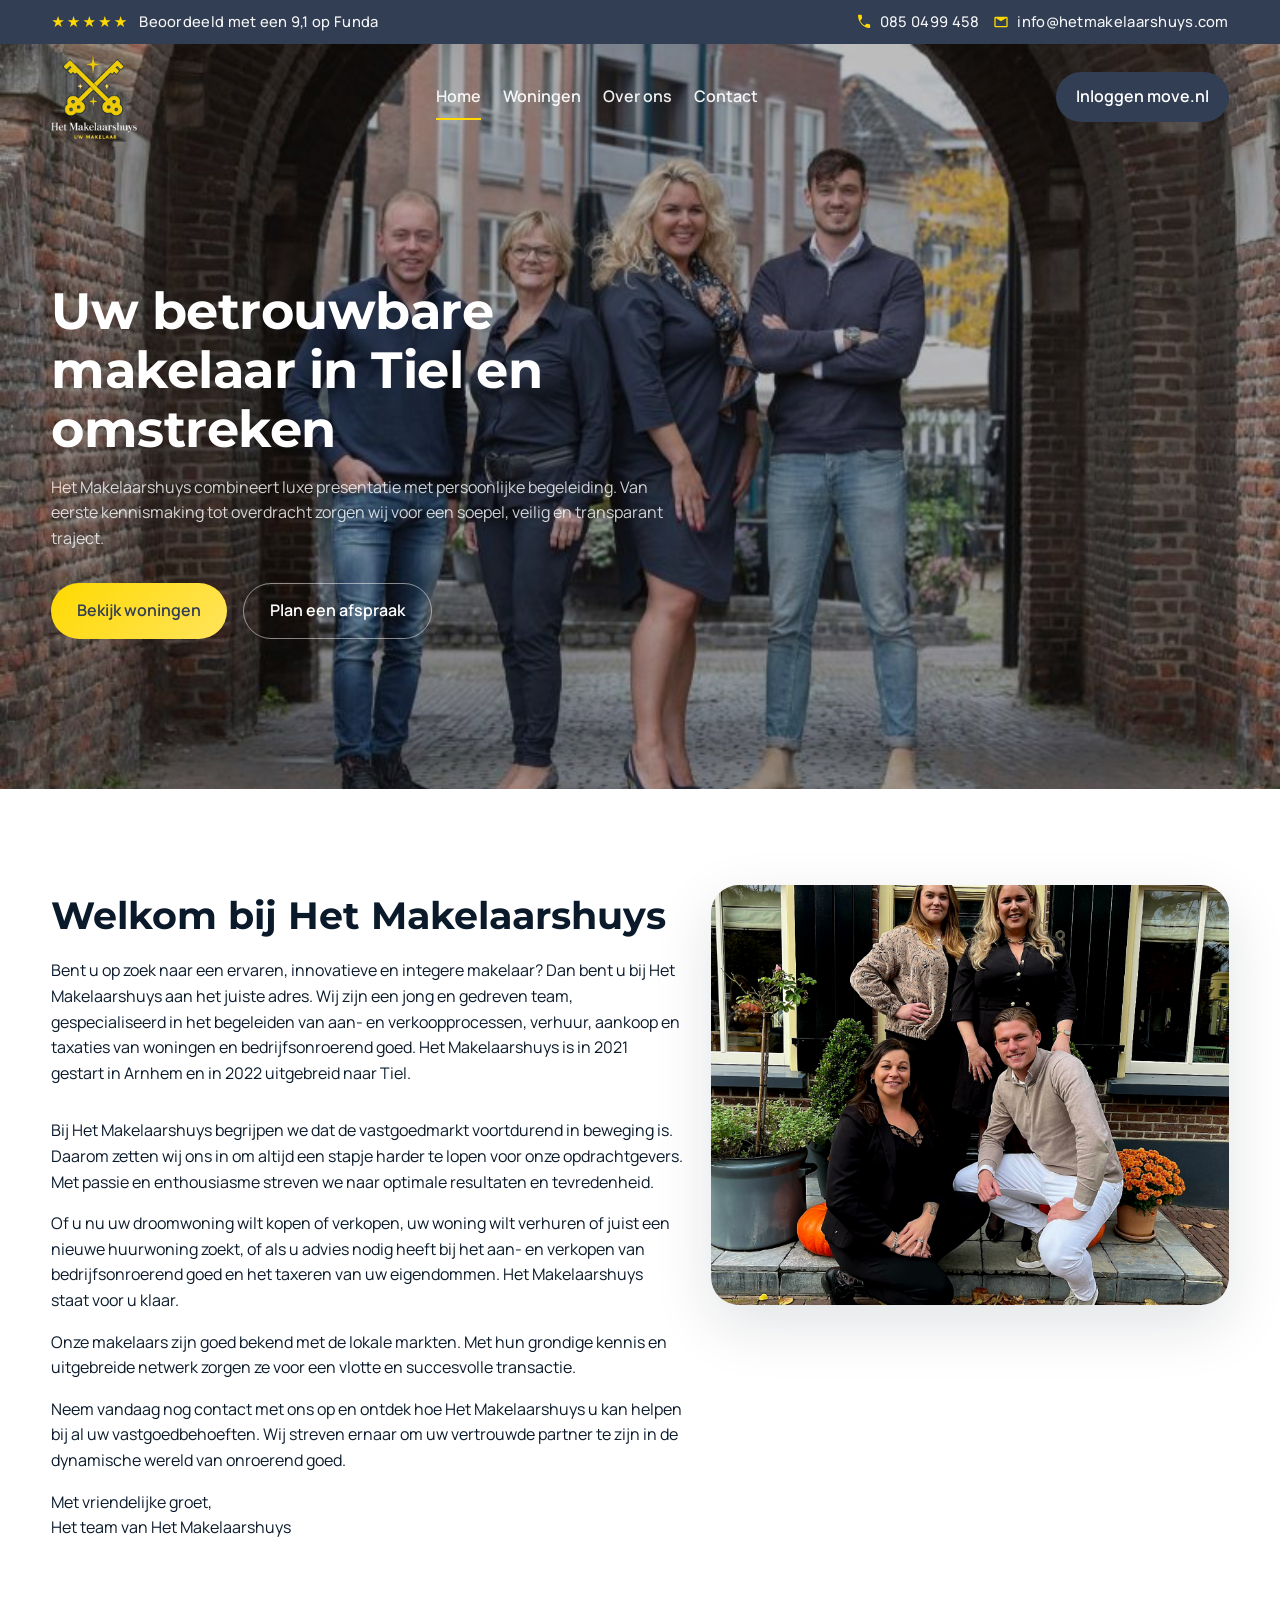
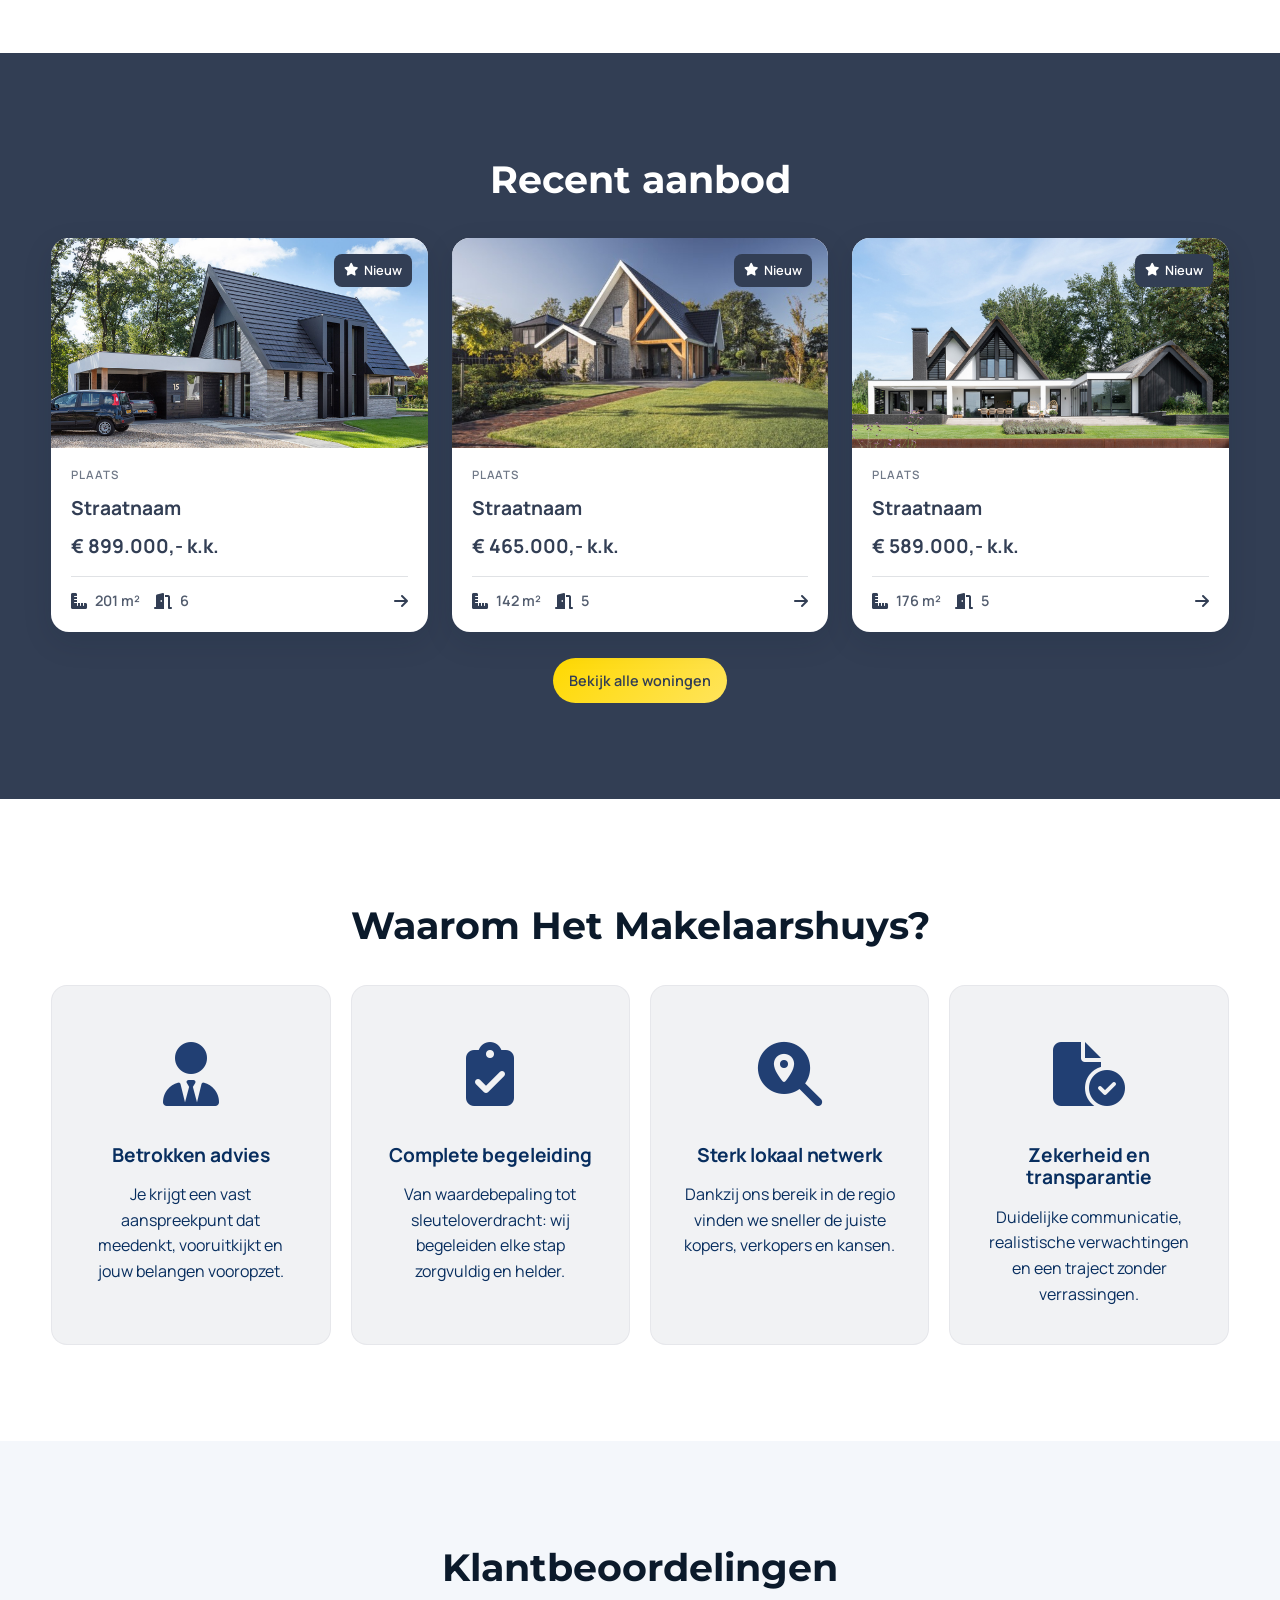
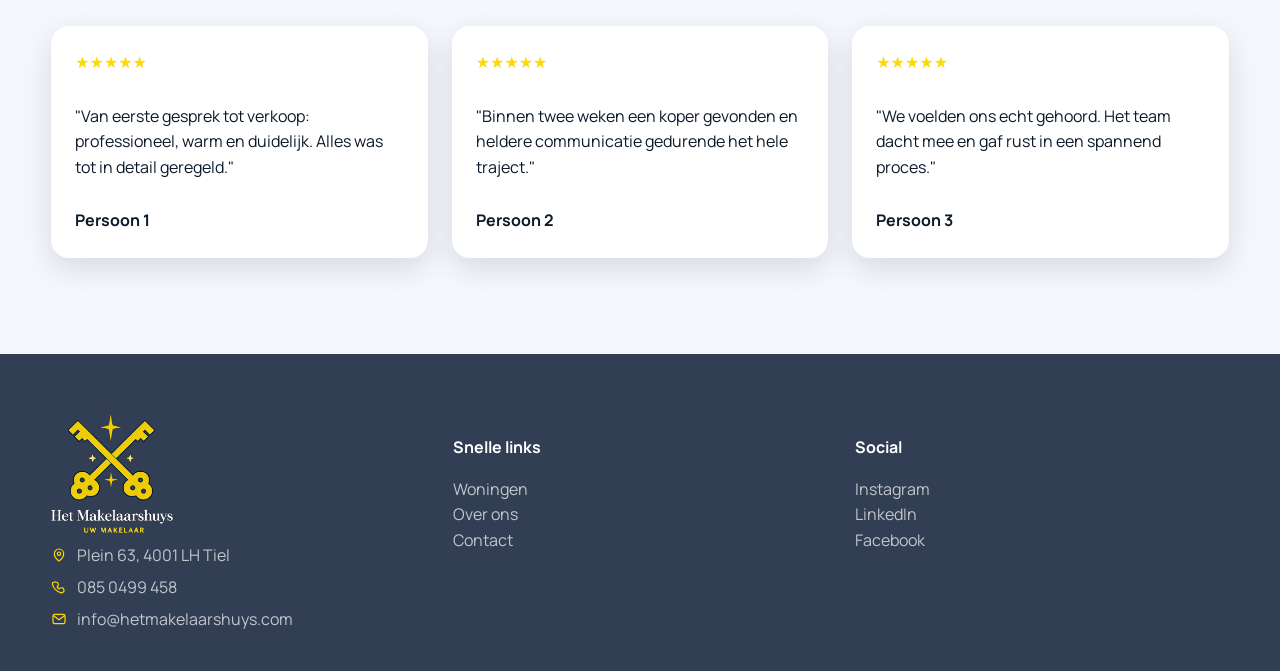
==== commit f5ed8427: "Footer" ====
--- a/index.html
+++ b/index.html
@@ -254,16 +254,12 @@
   <footer class="footer">
     <div class="container footer-grid">
       <div>
-        <h4>Het Makelaarshuys</h4>
-        <p>Uw vertrouwde makelaar voor verkoop, aankoop en verhuur in het Rivierengebied.</p>
-      </div>
-      <div>
-        <h4>Contact</h4>
-        <p>
-          <a href="mailto:info@hetmakelaarshuys.com">info@hetmakelaarshuys.com</a><br />
-          <a href="tel:+31850499458">085 0499 458</a>
+        <img class="footer-brand-logo" src="assets/img/logo-makelaarshuys.png" alt="Het Makelaarshuys logo" />
+        <p class="footer-brand-details">
+          <span class="footer-detail-item"><svg class="footer-detail-icon" viewBox="0 0 24 24" aria-hidden="true"><path d="M12 21s-7-5.2-7-11a7 7 0 1 1 14 0c0 5.8-7 11-7 11z" fill="none" stroke="currentColor" stroke-width="1.8" stroke-linecap="round" stroke-linejoin="round" /><circle cx="12" cy="10" r="2.5" fill="none" stroke="currentColor" stroke-width="1.8" /></svg><span>Plein 63, 4001 LH Tiel</span></span>
+          <a class="footer-detail-item" href="tel:+31850499458"><svg class="footer-detail-icon" viewBox="0 0 24 24" aria-hidden="true"><path d="M5.3 4.9a2 2 0 0 1 2.2-.4l2 .8a2 2 0 0 1 1.2 1.7l.2 2a2 2 0 0 1-.6 1.6l-1.2 1.2a14 14 0 0 0 3.1 3.1l1.2-1.2a2 2 0 0 1 1.6-.6l2 .2a2 2 0 0 1 1.7 1.2l.8 2a2 2 0 0 1-.4 2.2l-1.2 1.2a3 3 0 0 1-2.8.8c-3.2-.8-6.2-2.6-8.8-5.2S2.9 11 2.1 7.8a3 3 0 0 1 .8-2.8z" fill="none" stroke="currentColor" stroke-width="1.8" stroke-linecap="round" stroke-linejoin="round" /></svg><span>085 0499 458</span></a>
+          <a class="footer-detail-item" href="mailto:info@hetmakelaarshuys.com"><svg class="footer-detail-icon" viewBox="0 0 24 24" aria-hidden="true"><rect x="3" y="5" width="18" height="14" rx="2.5" ry="2.5" fill="none" stroke="currentColor" stroke-width="1.8" /><path d="M4 7l8 6 8-6" fill="none" stroke="currentColor" stroke-width="1.8" stroke-linecap="round" stroke-linejoin="round" /></svg><span>info@hetmakelaarshuys.com</span></a>
         </p>
-        <p></p>
       </div>
       <div>
         <h4>Snelle links</h4>
@@ -284,3 +280,11 @@
 </body>
 </html>
 
+
+
+
+
+
+
+
+
--- a/assets/css/styles.css
+++ b/assets/css/styles.css
@@ -995,6 +995,37 @@
   color: var(--white);
 }
 
+.footer-brand-logo {
+  width: 122px;
+  height: auto;
+  margin-bottom: 10px;
+}
+
+.footer-brand-details {
+  margin: 0;
+  display: grid;
+  gap: 8px;
+  line-height: 1.5;
+}
+
+.footer-detail-item {
+  display: inline-flex;
+  align-items: center;
+  gap: 10px;
+}
+
+.footer-detail-item i {
+  width: 16px;
+  color: var(--gold);
+}
+
+.footer-detail-icon {
+  width: 16px;
+  height: 16px;
+  flex: 0 0 16px;
+  color: var(--gold);
+}
+
 .footer a {
   color: rgba(255, 255, 255, 0.7);
 }
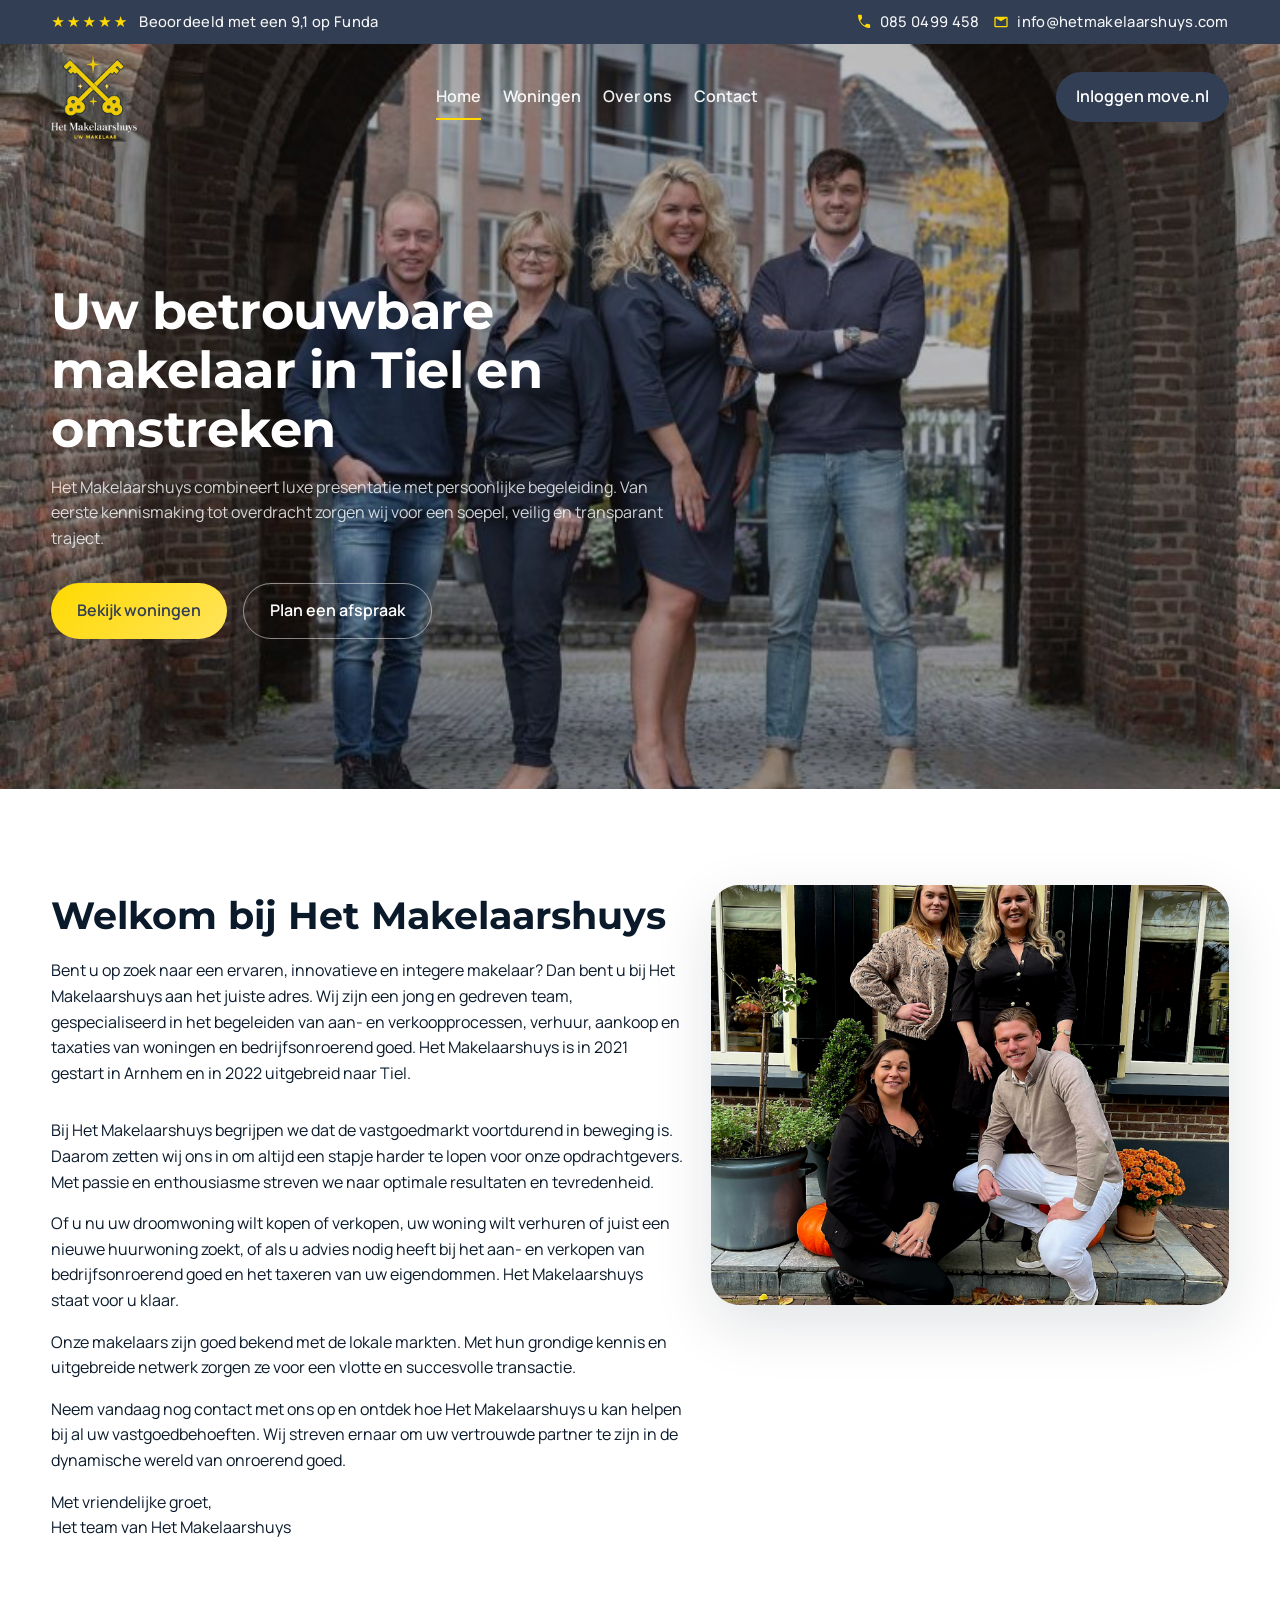
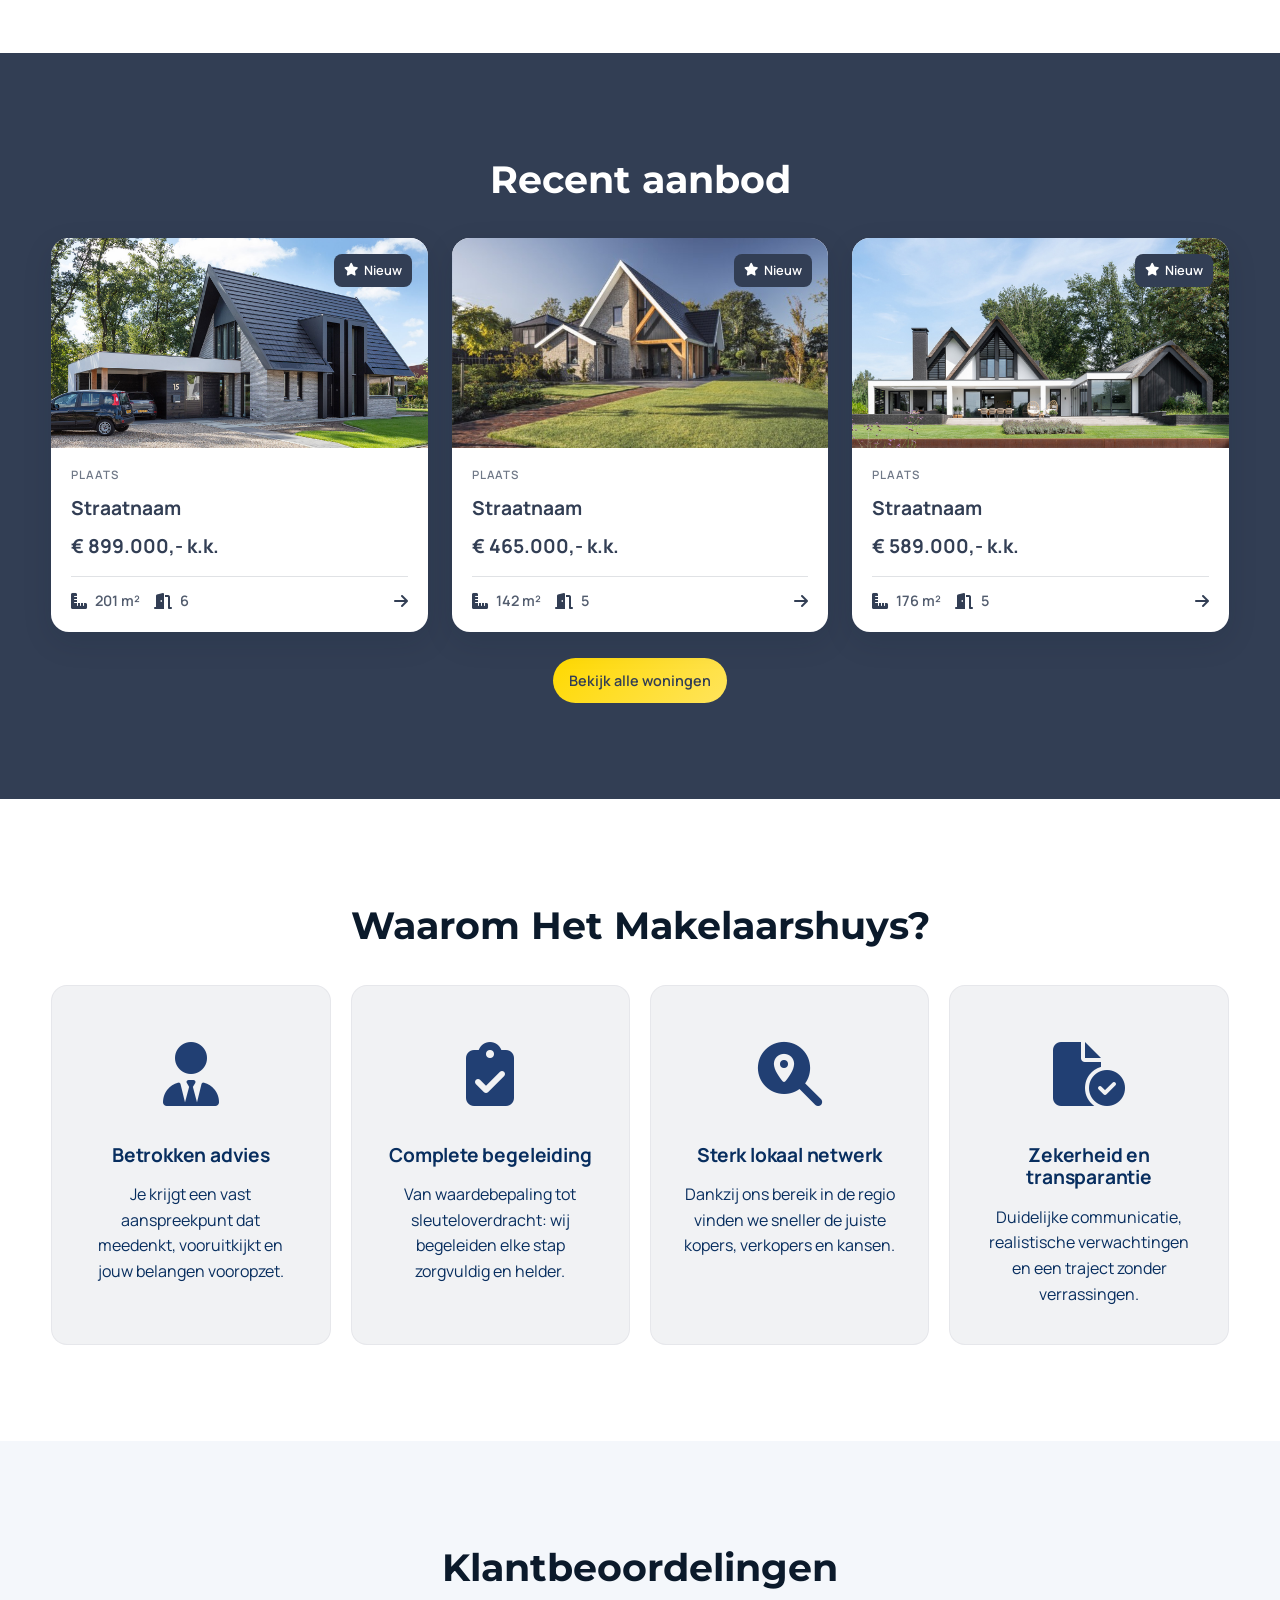
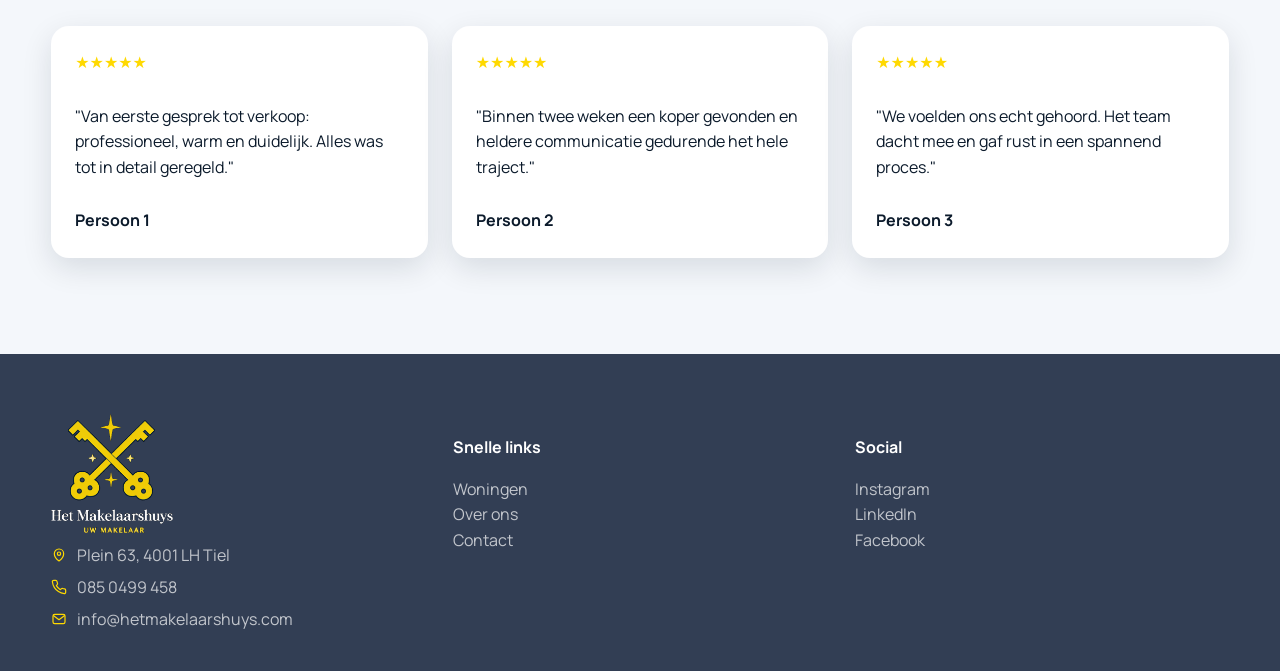
==== commit c40fa137: "Update" ====
--- a/index.html
+++ b/index.html
@@ -257,7 +257,7 @@
         <img class="footer-brand-logo" src="assets/img/logo-makelaarshuys.png" alt="Het Makelaarshuys logo" />
         <p class="footer-brand-details">
           <span class="footer-detail-item"><svg class="footer-detail-icon" viewBox="0 0 24 24" aria-hidden="true"><path d="M12 21s-7-5.2-7-11a7 7 0 1 1 14 0c0 5.8-7 11-7 11z" fill="none" stroke="currentColor" stroke-width="1.8" stroke-linecap="round" stroke-linejoin="round" /><circle cx="12" cy="10" r="2.5" fill="none" stroke="currentColor" stroke-width="1.8" /></svg><span>Plein 63, 4001 LH Tiel</span></span>
-          <a class="footer-detail-item" href="tel:+31850499458"><svg class="footer-detail-icon" viewBox="0 0 24 24" aria-hidden="true"><path d="M5.3 4.9a2 2 0 0 1 2.2-.4l2 .8a2 2 0 0 1 1.2 1.7l.2 2a2 2 0 0 1-.6 1.6l-1.2 1.2a14 14 0 0 0 3.1 3.1l1.2-1.2a2 2 0 0 1 1.6-.6l2 .2a2 2 0 0 1 1.7 1.2l.8 2a2 2 0 0 1-.4 2.2l-1.2 1.2a3 3 0 0 1-2.8.8c-3.2-.8-6.2-2.6-8.8-5.2S2.9 11 2.1 7.8a3 3 0 0 1 .8-2.8z" fill="none" stroke="currentColor" stroke-width="1.8" stroke-linecap="round" stroke-linejoin="round" /></svg><span>085 0499 458</span></a>
+          <a class="footer-detail-item" href="tel:+31850499458"><svg class="footer-detail-icon" viewBox="0 0 24 24" aria-hidden="true"><path d="M22 16.92v3a2 2 0 0 1-2.18 2 19.9 19.9 0 0 1-8.67-3.09 19.6 19.6 0 0 1-6-6A19.9 19.9 0 0 1 2.06 4.2 2 2 0 0 1 4.05 2h3a2 2 0 0 1 2 1.72c.12.9.35 1.79.68 2.64a2 2 0 0 1-.45 2.11L8 9.99a16 16 0 0 0 6 6l1.52-1.28a2 2 0 0 1 2.11-.45c.85.33 1.74.56 2.64.68A2 2 0 0 1 22 16.92z" fill="none" stroke="currentColor" stroke-width="1.8" stroke-linecap="round" stroke-linejoin="round" /></svg><span>085 0499 458</span></a>
           <a class="footer-detail-item" href="mailto:info@hetmakelaarshuys.com"><svg class="footer-detail-icon" viewBox="0 0 24 24" aria-hidden="true"><rect x="3" y="5" width="18" height="14" rx="2.5" ry="2.5" fill="none" stroke="currentColor" stroke-width="1.8" /><path d="M4 7l8 6 8-6" fill="none" stroke="currentColor" stroke-width="1.8" stroke-linecap="round" stroke-linejoin="round" /></svg><span>info@hetmakelaarshuys.com</span></a>
         </p>
       </div>
@@ -288,3 +288,4 @@
 
 
 
+
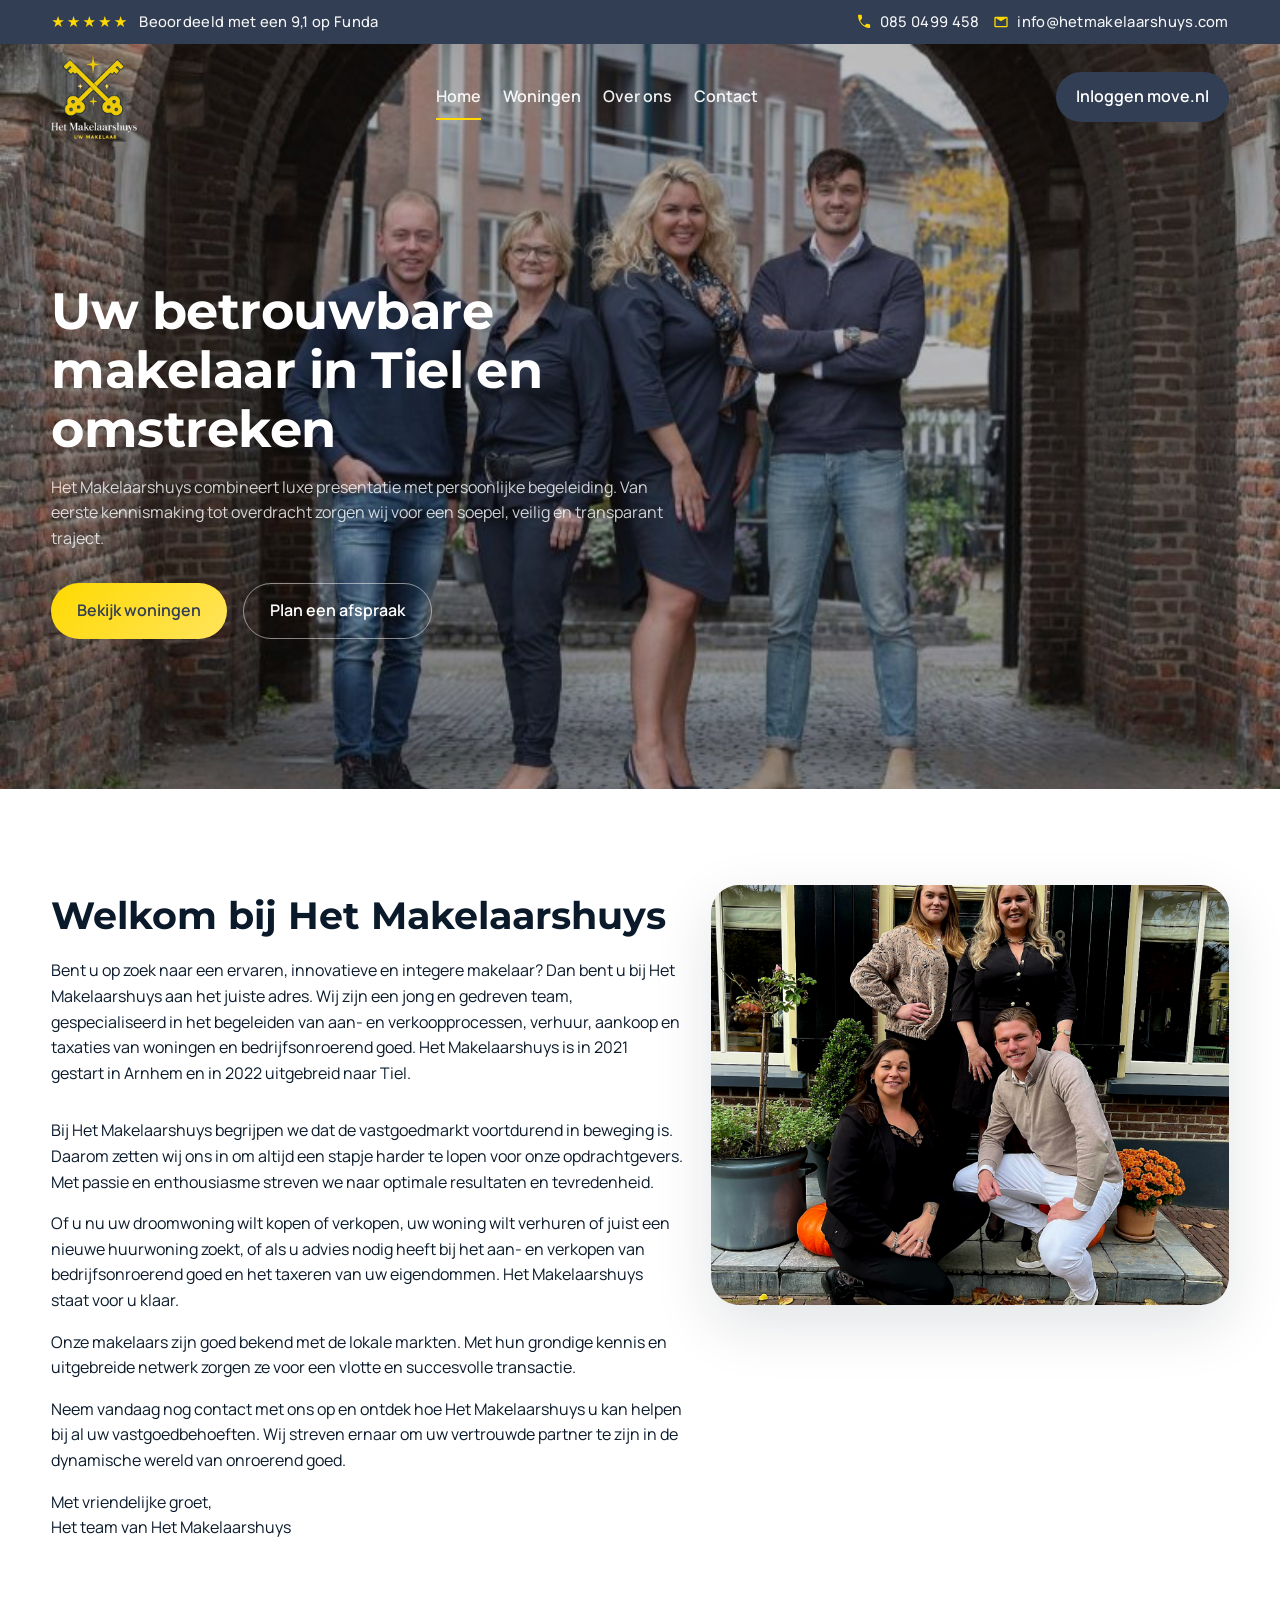
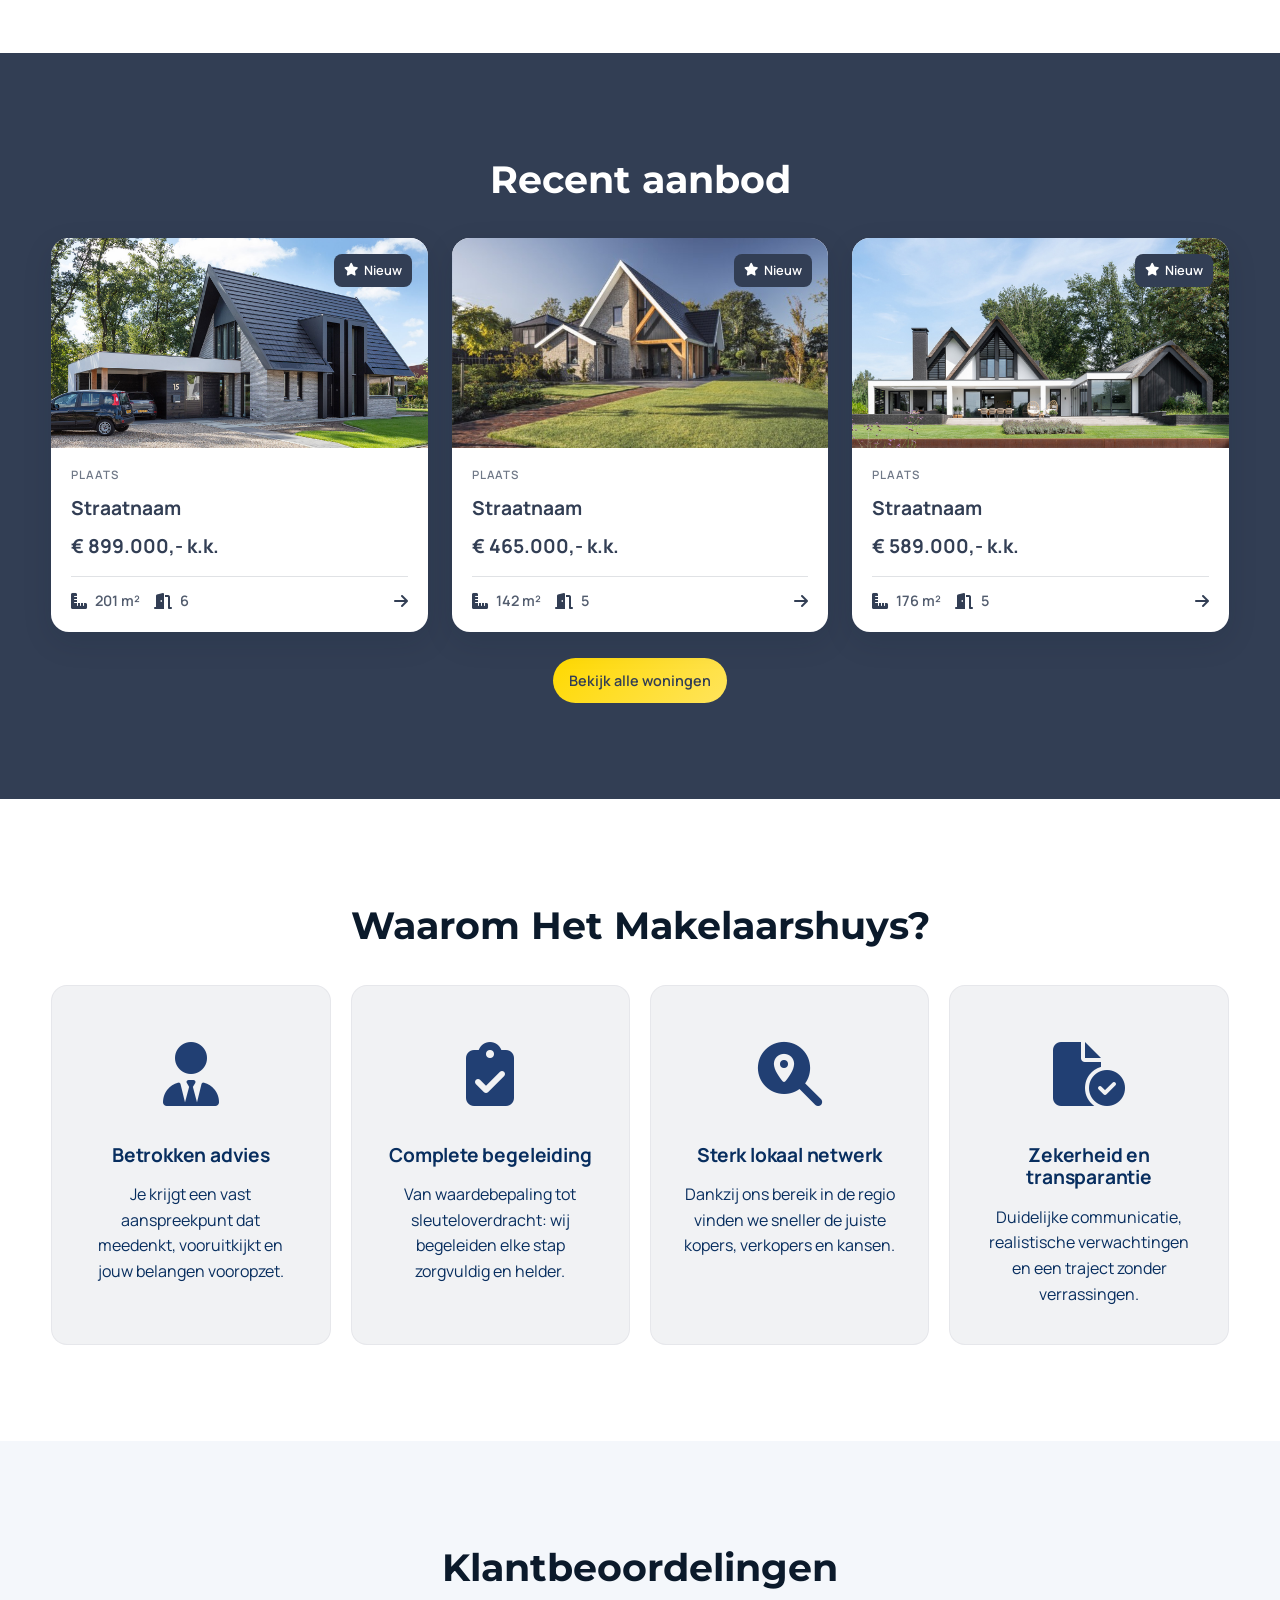
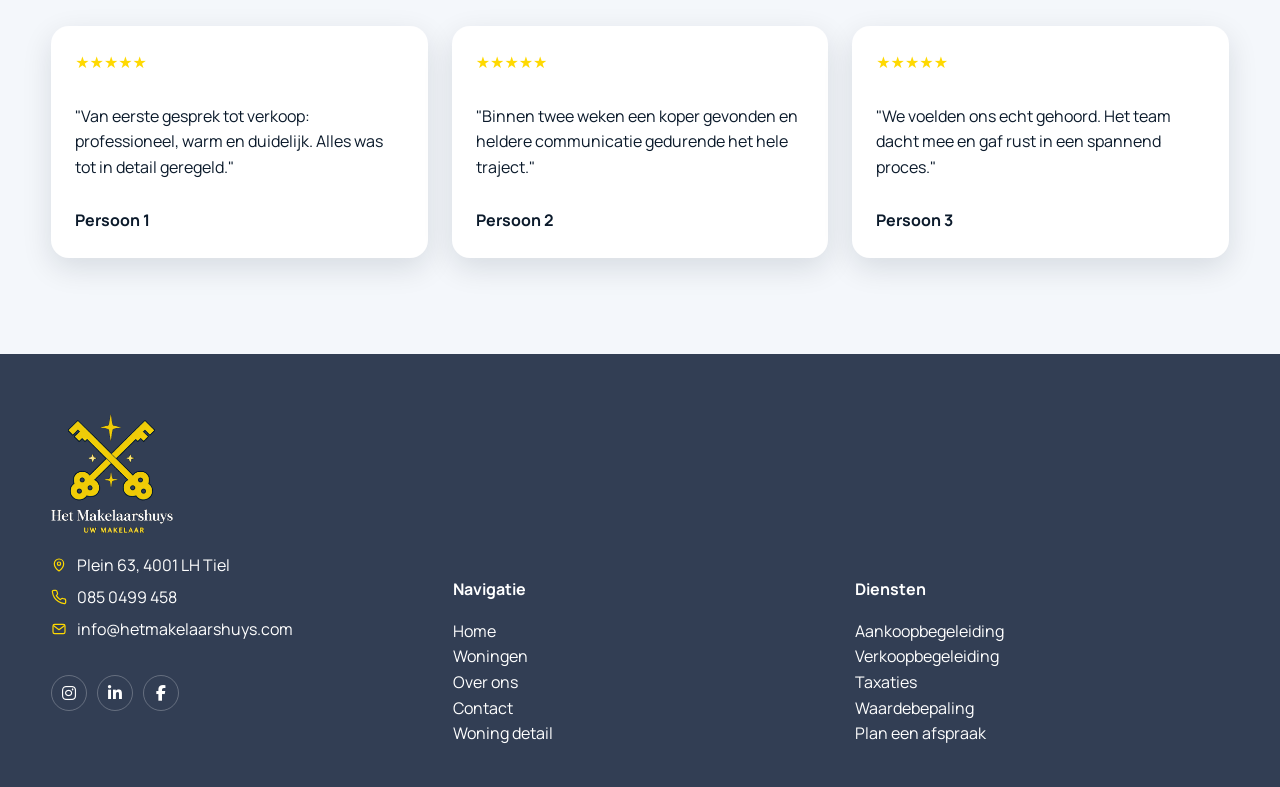
==== commit 4917dae7: "Update v8" ====
--- a/index.html
+++ b/index.html
@@ -252,29 +252,37 @@
   </main>
 
   <footer class="footer">
-    <div class="container footer-grid">
-      <div>
+        <div class="container footer-grid">
+      <div class="footer-brand-col">
         <img class="footer-brand-logo" src="assets/img/logo-makelaarshuys.png" alt="Het Makelaarshuys logo" />
         <p class="footer-brand-details">
           <span class="footer-detail-item"><svg class="footer-detail-icon" viewBox="0 0 24 24" aria-hidden="true"><path d="M12 21s-7-5.2-7-11a7 7 0 1 1 14 0c0 5.8-7 11-7 11z" fill="none" stroke="currentColor" stroke-width="1.8" stroke-linecap="round" stroke-linejoin="round" /><circle cx="12" cy="10" r="2.5" fill="none" stroke="currentColor" stroke-width="1.8" /></svg><span>Plein 63, 4001 LH Tiel</span></span>
           <a class="footer-detail-item" href="tel:+31850499458"><svg class="footer-detail-icon" viewBox="0 0 24 24" aria-hidden="true"><path d="M22 16.92v3a2 2 0 0 1-2.18 2 19.9 19.9 0 0 1-8.67-3.09 19.6 19.6 0 0 1-6-6A19.9 19.9 0 0 1 2.06 4.2 2 2 0 0 1 4.05 2h3a2 2 0 0 1 2 1.72c.12.9.35 1.79.68 2.64a2 2 0 0 1-.45 2.11L8 9.99a16 16 0 0 0 6 6l1.52-1.28a2 2 0 0 1 2.11-.45c.85.33 1.74.56 2.64.68A2 2 0 0 1 22 16.92z" fill="none" stroke="currentColor" stroke-width="1.8" stroke-linecap="round" stroke-linejoin="round" /></svg><span>085 0499 458</span></a>
           <a class="footer-detail-item" href="mailto:info@hetmakelaarshuys.com"><svg class="footer-detail-icon" viewBox="0 0 24 24" aria-hidden="true"><rect x="3" y="5" width="18" height="14" rx="2.5" ry="2.5" fill="none" stroke="currentColor" stroke-width="1.8" /><path d="M4 7l8 6 8-6" fill="none" stroke="currentColor" stroke-width="1.8" stroke-linecap="round" stroke-linejoin="round" /></svg><span>info@hetmakelaarshuys.com</span></a>
         </p>
-      </div>
-      <div>
-        <h4>Snelle links</h4>
+        <div class="footer-socials" aria-label="Social media">
+          <a class="footer-social-link" href="#" aria-label="Instagram"><i class="fa-brands fa-instagram"></i></a>
+          <a class="footer-social-link" href="#" aria-label="LinkedIn"><i class="fa-brands fa-linkedin-in"></i></a>
+          <a class="footer-social-link" href="#" aria-label="Facebook"><i class="fa-brands fa-facebook-f"></i></a>
+        </div>
+      </div>
+      <div class="footer-links-col">
+        <h4>Navigatie</h4>
+        <a href="index.html">Home</a><br />
         <a href="woningen.html">Woningen</a><br />
         <a href="over-ons.html">Over ons</a><br />
-        <a href="contact.html">Contact</a>
-      </div>
-      <div>
-        <h4>Social</h4>
-        <a href="#">Instagram</a><br />
-        <a href="#">LinkedIn</a><br />
-        <a href="#">Facebook</a>
-      </div>
-    </div>
-  </footer>
+        <a href="contact.html">Contact</a><br />
+        <a href="woning.html">Woning detail</a>
+      </div>
+      <div class="footer-extra-col">
+        <h4>Diensten</h4>
+        <a href="contact.html">Aankoopbegeleiding</a><br />
+        <a href="contact.html">Verkoopbegeleiding</a><br />
+        <a href="contact.html">Taxaties</a><br />
+        <a href="contact.html">Waardebepaling</a><br />
+        <a href="contact.html">Plan een afspraak</a>
+      </div>
+    </div>  </footer>
 
   <script src="assets/js/main.js"></script>
 </body>
@@ -289,3 +297,6 @@
 
 
 
+
+
+
--- a/assets/css/styles.css
+++ b/assets/css/styles.css
@@ -990,6 +990,11 @@
   gap: 28px;
 }
 
+.footer-links-col,
+.footer-extra-col {
+  padding-top: 142px;
+}
+
 .footer h4 {
   margin-bottom: 16px;
   color: var(--white);
@@ -998,7 +1003,7 @@
 .footer-brand-logo {
   width: 122px;
   height: auto;
-  margin-bottom: 10px;
+  margin-bottom: 20px;
 }
 
 .footer-brand-details {
@@ -1006,12 +1011,14 @@
   display: grid;
   gap: 8px;
   line-height: 1.5;
+  color: #fff;
 }
 
 .footer-detail-item {
   display: inline-flex;
   align-items: center;
   gap: 10px;
+  color: #fff !important;
 }
 
 .footer-detail-item i {
@@ -1026,8 +1033,37 @@
   color: var(--gold);
 }
 
+.footer-socials {
+  display: flex;
+  gap: 10px;
+  margin-top: 34px;
+}
+
+.footer-social-link {
+  display: inline-flex;
+  align-items: center;
+  justify-content: center;
+  width: 36px;
+  height: 36px;
+  border: 1px solid rgba(255, 255, 255, 0.25);
+  border-radius: 999px;
+  color: #fff !important;
+  transition: transform 0.2s ease, background 0.2s ease, border-color 0.2s ease;
+}
+
+.footer-social-link:hover {
+  transform: translateY(-1px);
+  border-color: rgba(255, 217, 0, 0.6);
+  background: rgba(255, 217, 0, 0.12);
+}
+
 .footer a {
   color: rgba(255, 255, 255, 0.7);
+}
+
+.footer-links-col a,
+.footer-extra-col a {
+  color: #fff;
 }
 
 .reveal {
@@ -1109,6 +1145,11 @@
 }
 
 @media (max-width: 720px) {
+  .footer-links-col,
+  .footer-extra-col {
+    padding-top: 0;
+  }
+
   .mobile-nav {
     padding: 12px 12px 16px;
   }
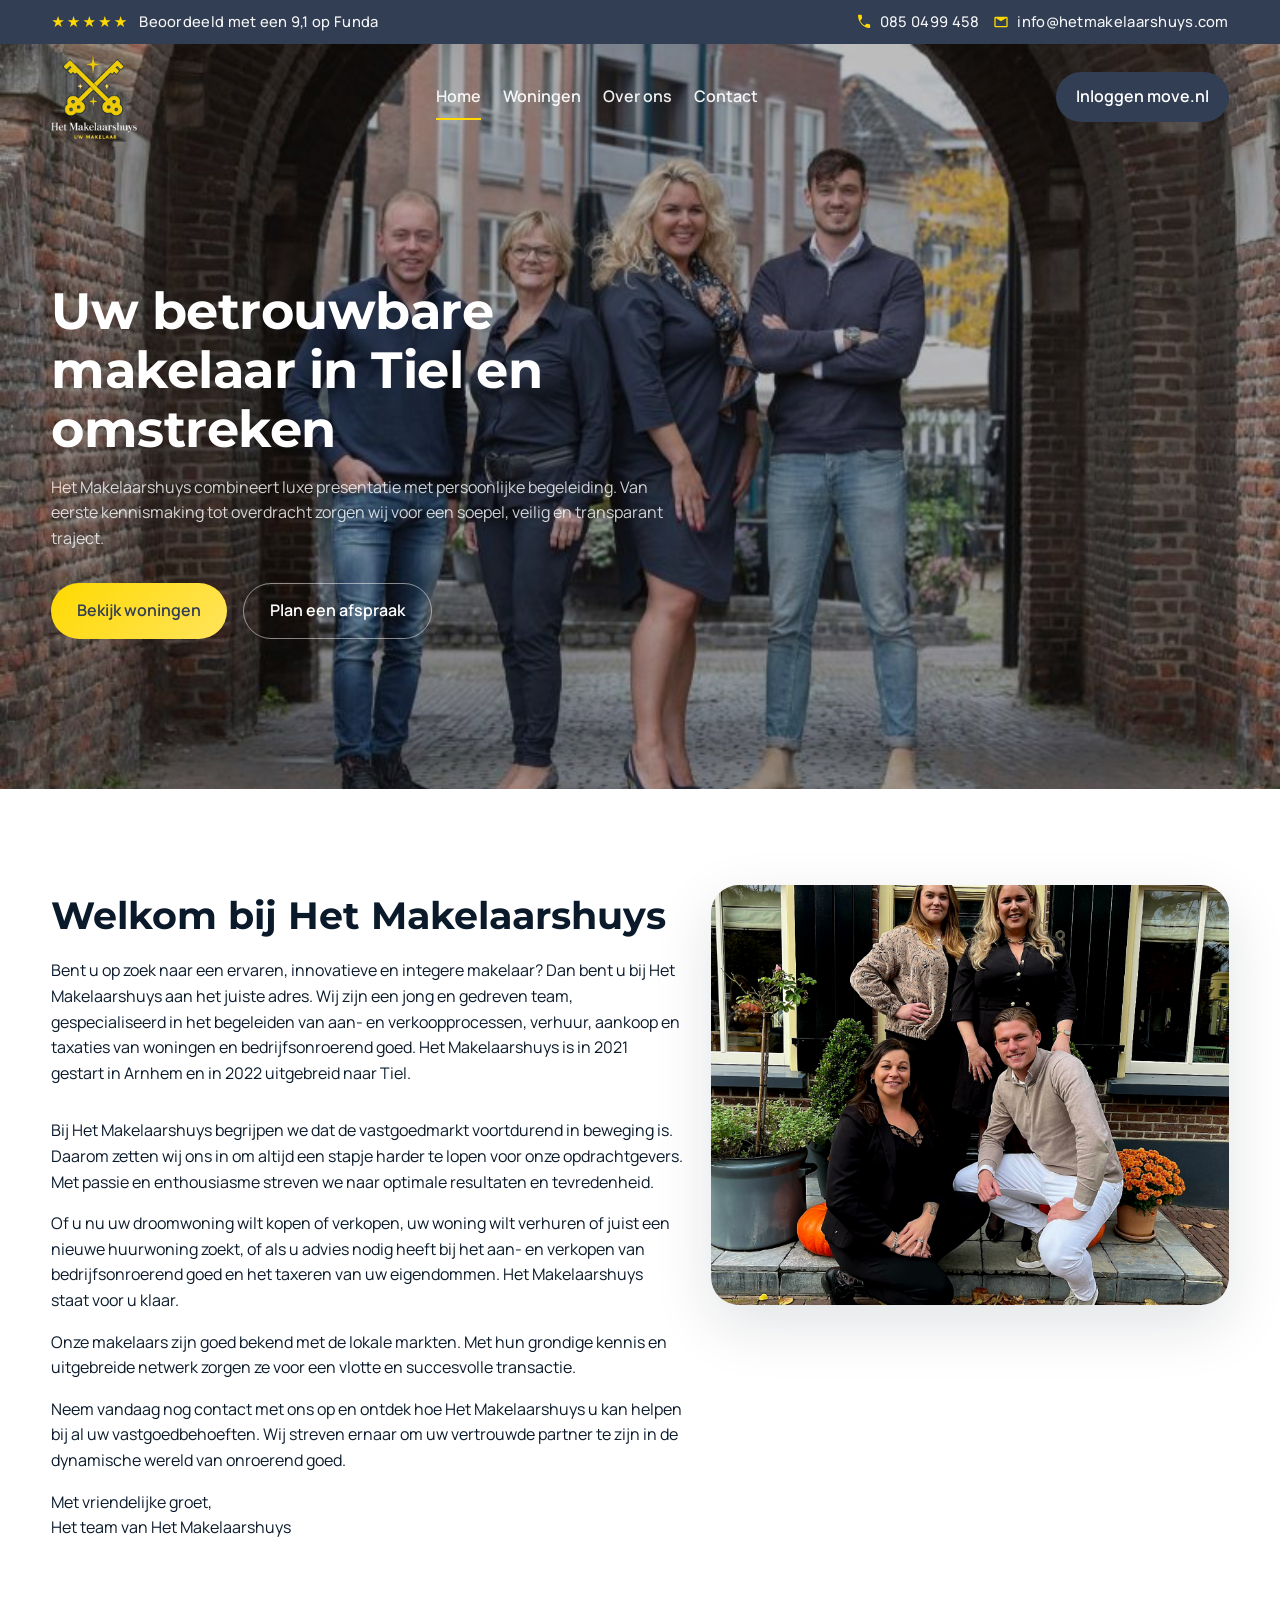
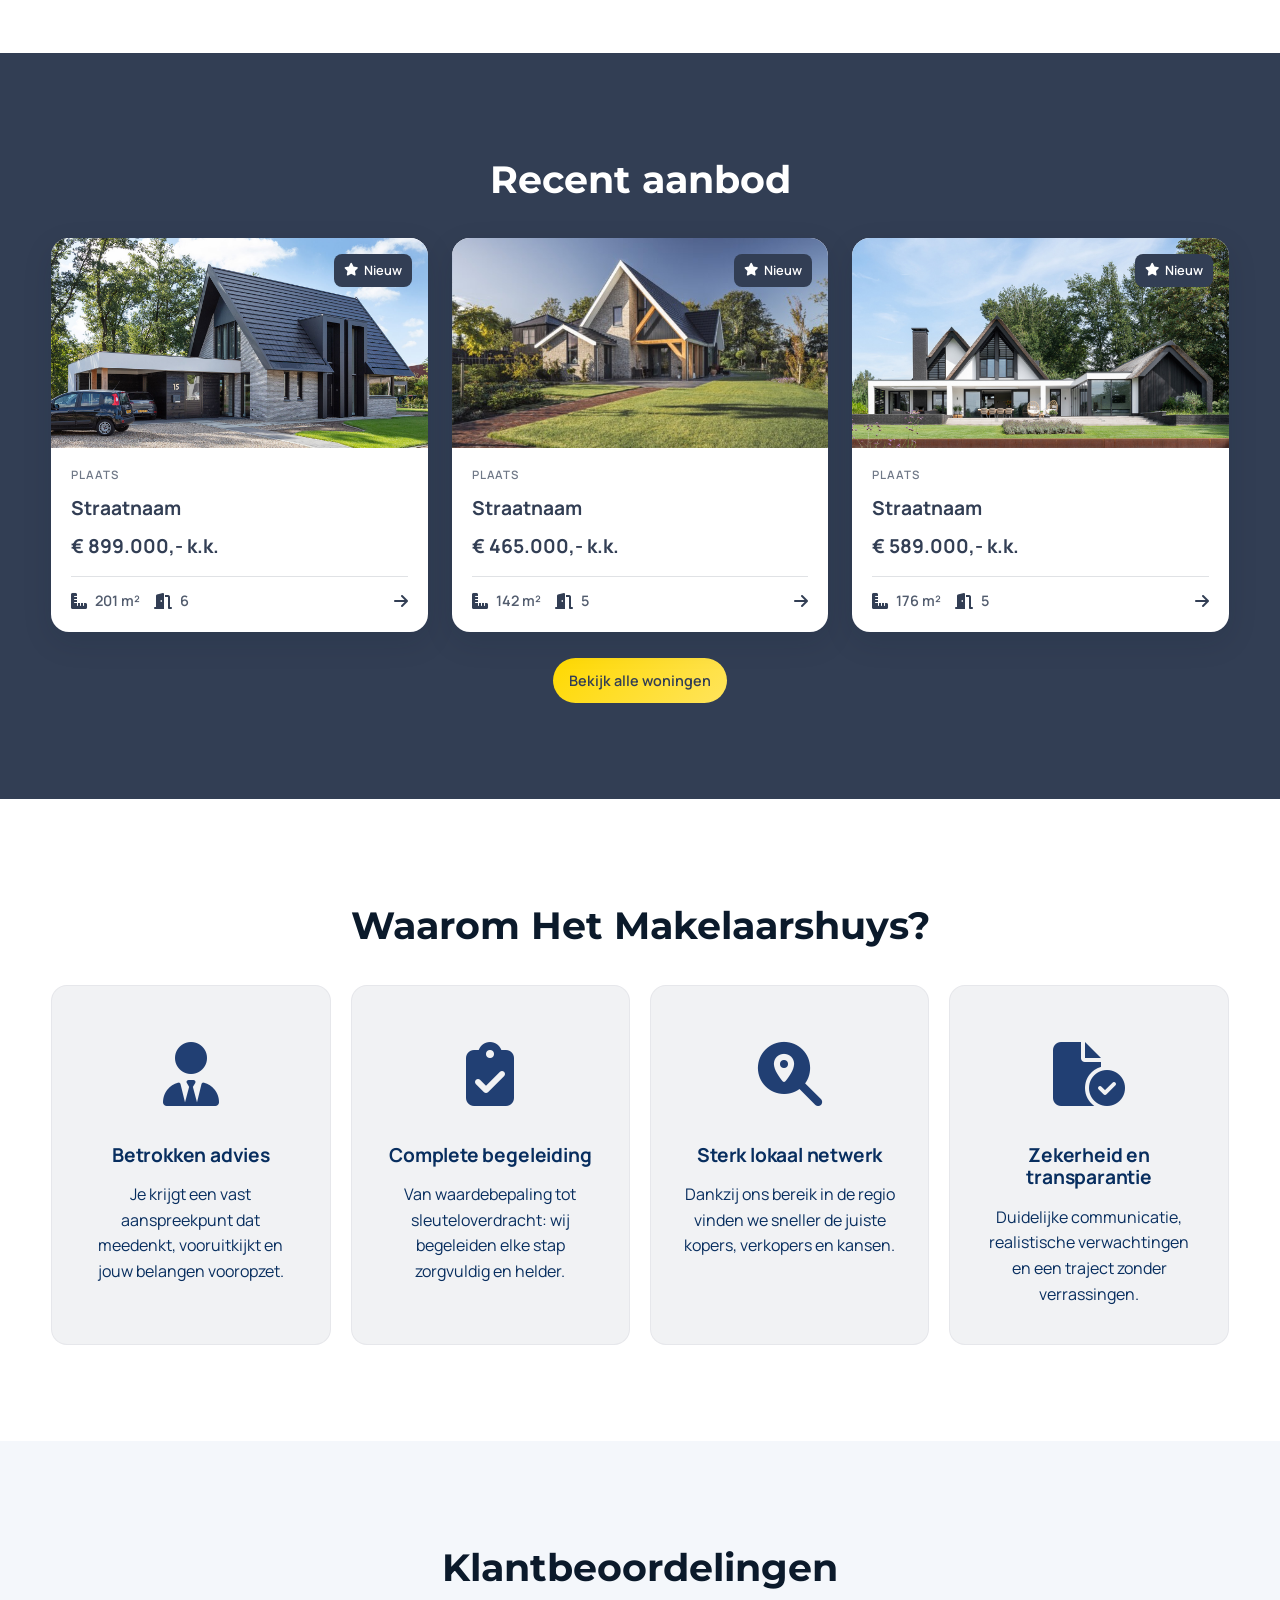
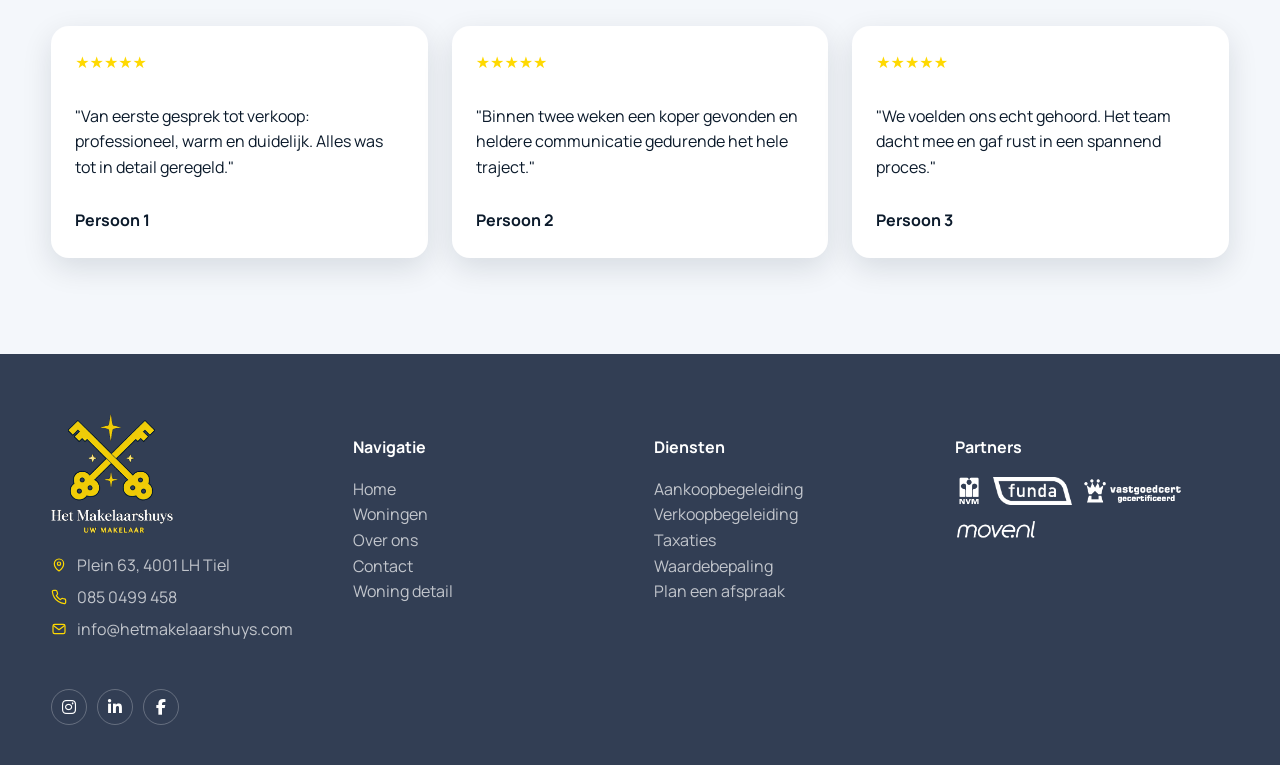
==== commit 9ca40a1b: "Footer update" ====
--- a/index.html
+++ b/index.html
@@ -252,7 +252,7 @@
   </main>
 
   <footer class="footer">
-        <div class="container footer-grid">
+            <div class="container footer-grid">
       <div class="footer-brand-col">
         <img class="footer-brand-logo" src="assets/img/logo-makelaarshuys.png" alt="Het Makelaarshuys logo" />
         <p class="footer-brand-details">
@@ -282,6 +282,15 @@
         <a href="contact.html">Waardebepaling</a><br />
         <a href="contact.html">Plan een afspraak</a>
       </div>
+      <div class="footer-partners-col">
+        <h4>Partners</h4>
+        <div class="footer-partners" aria-label="Partners en certificering">
+          <img class="footer-partner-logo" src="assets/img/logo-nvm.png" alt="NVM" />
+          <img class="footer-partner-logo" src="assets/img/logo-funda.png" alt="funda" />
+          <img class="footer-partner-logo" src="assets/img/logo-vastgoedcert.png" alt="Vastgoedcert gecertificeerd" />
+          <img class="footer-partner-move-logo" src="assets/img/logo-move.nl.png" alt="move.nl" />
+        </div>
+      </div>
     </div>  </footer>
 
   <script src="assets/js/main.js"></script>
@@ -300,3 +309,7 @@
 
 
 
+
+
+
+
--- a/assets/css/styles.css
+++ b/assets/css/styles.css
@@ -990,11 +990,6 @@
   gap: 28px;
 }
 
-.footer-links-col,
-.footer-extra-col {
-  padding-top: 142px;
-}
-
 .footer h4 {
   margin-bottom: 16px;
   color: var(--white);
@@ -1011,14 +1006,12 @@
   display: grid;
   gap: 8px;
   line-height: 1.5;
-  color: #fff;
 }
 
 .footer-detail-item {
   display: inline-flex;
   align-items: center;
   gap: 10px;
-  color: #fff !important;
 }
 
 .footer-detail-item i {
@@ -1034,9 +1027,11 @@
 }
 
 .footer-socials {
+  position: relative;
   display: flex;
   gap: 10px;
   margin-top: 34px;
+  padding-top: 14px;
 }
 
 .footer-social-link {
@@ -1057,13 +1052,33 @@
   background: rgba(255, 217, 0, 0.12);
 }
 
+.footer-partners {
+  display: flex;
+  flex-wrap: wrap;
+  align-items: center;
+  gap: 10px;
+  margin-top: 16px;
+}
+
+.footer-partners-col .footer-partners {
+  margin-top: 0;
+}
+
+.footer-partner-logo {
+  height: 28px;
+  width: auto;
+  object-fit: contain;
+}
+
+.footer-partner-move-logo {
+  height: 34px;
+  width: auto;
+  object-fit: contain;
+  margin-left: 2px;
+}
+
 .footer a {
   color: rgba(255, 255, 255, 0.7);
-}
-
-.footer-links-col a,
-.footer-extra-col a {
-  color: #fff;
 }
 
 .reveal {
@@ -1145,11 +1160,6 @@
 }
 
 @media (max-width: 720px) {
-  .footer-links-col,
-  .footer-extra-col {
-    padding-top: 0;
-  }
-
   .mobile-nav {
     padding: 12px 12px 16px;
   }
